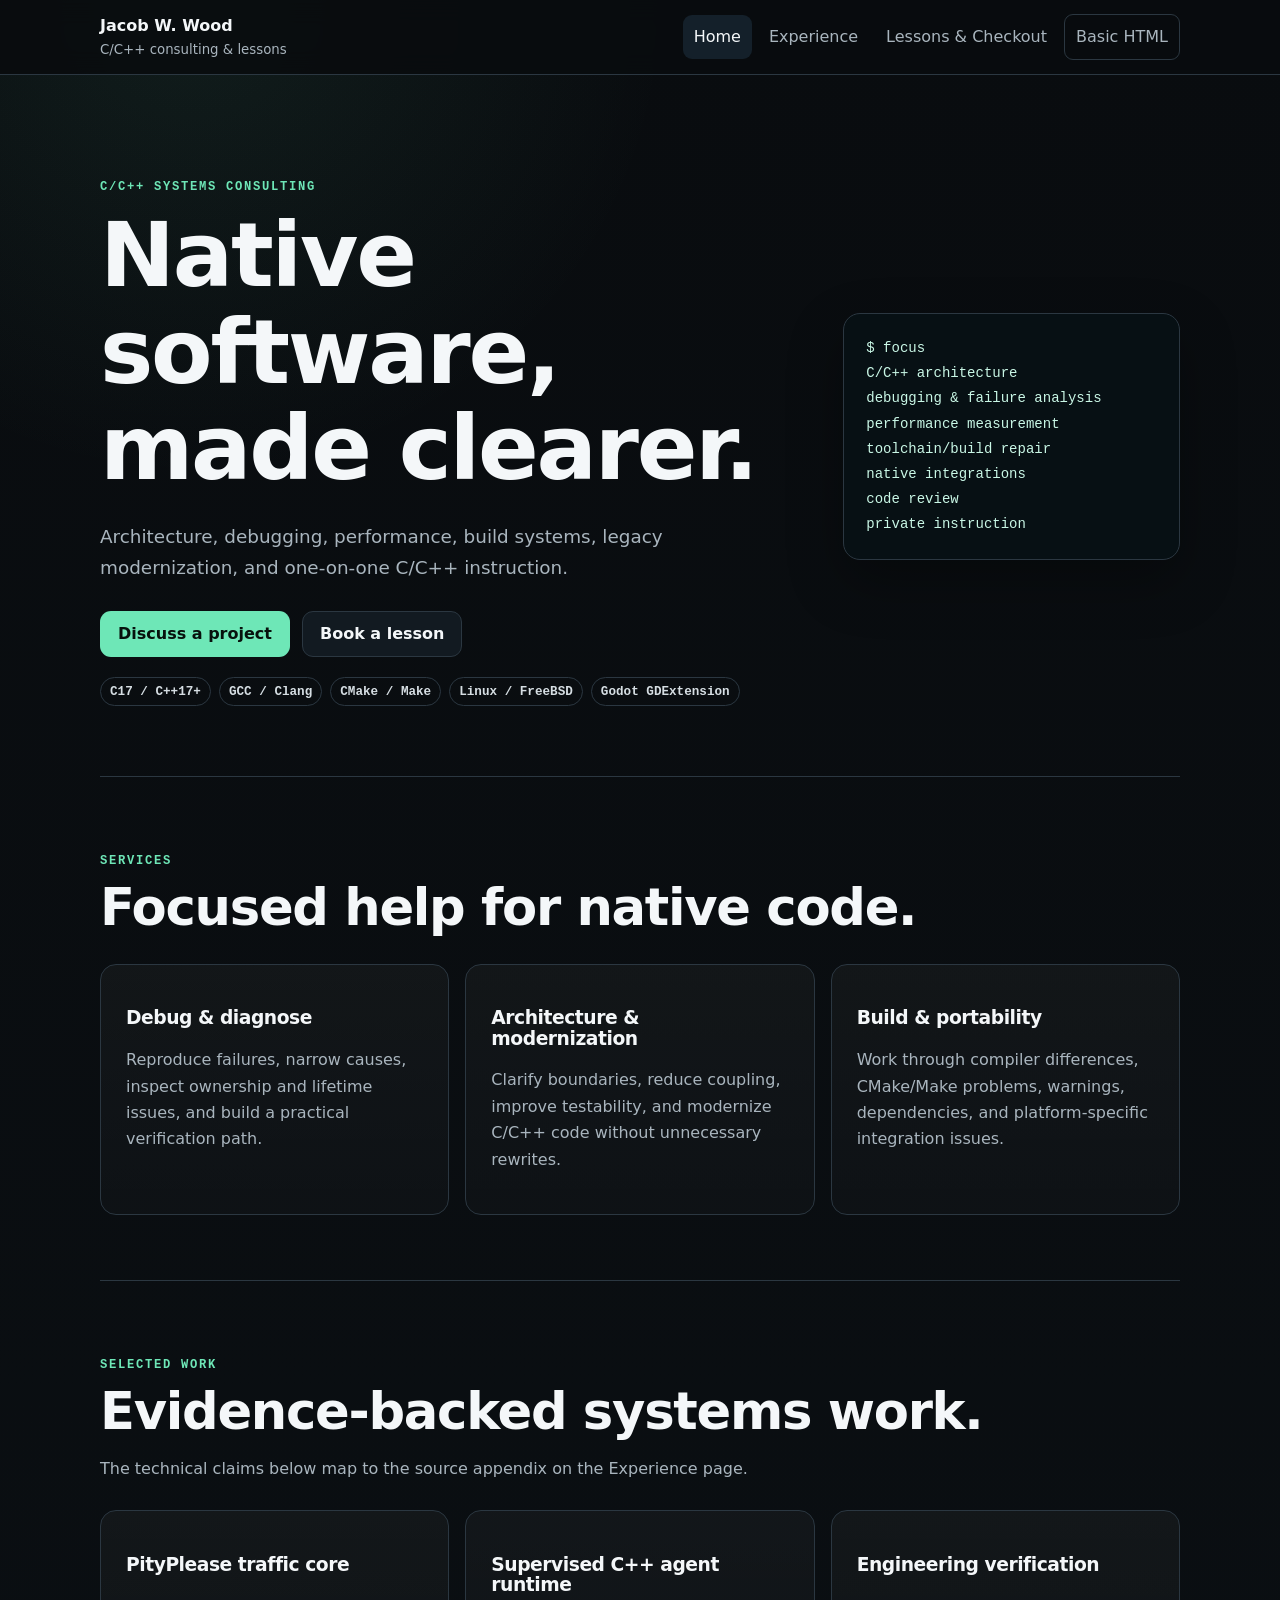
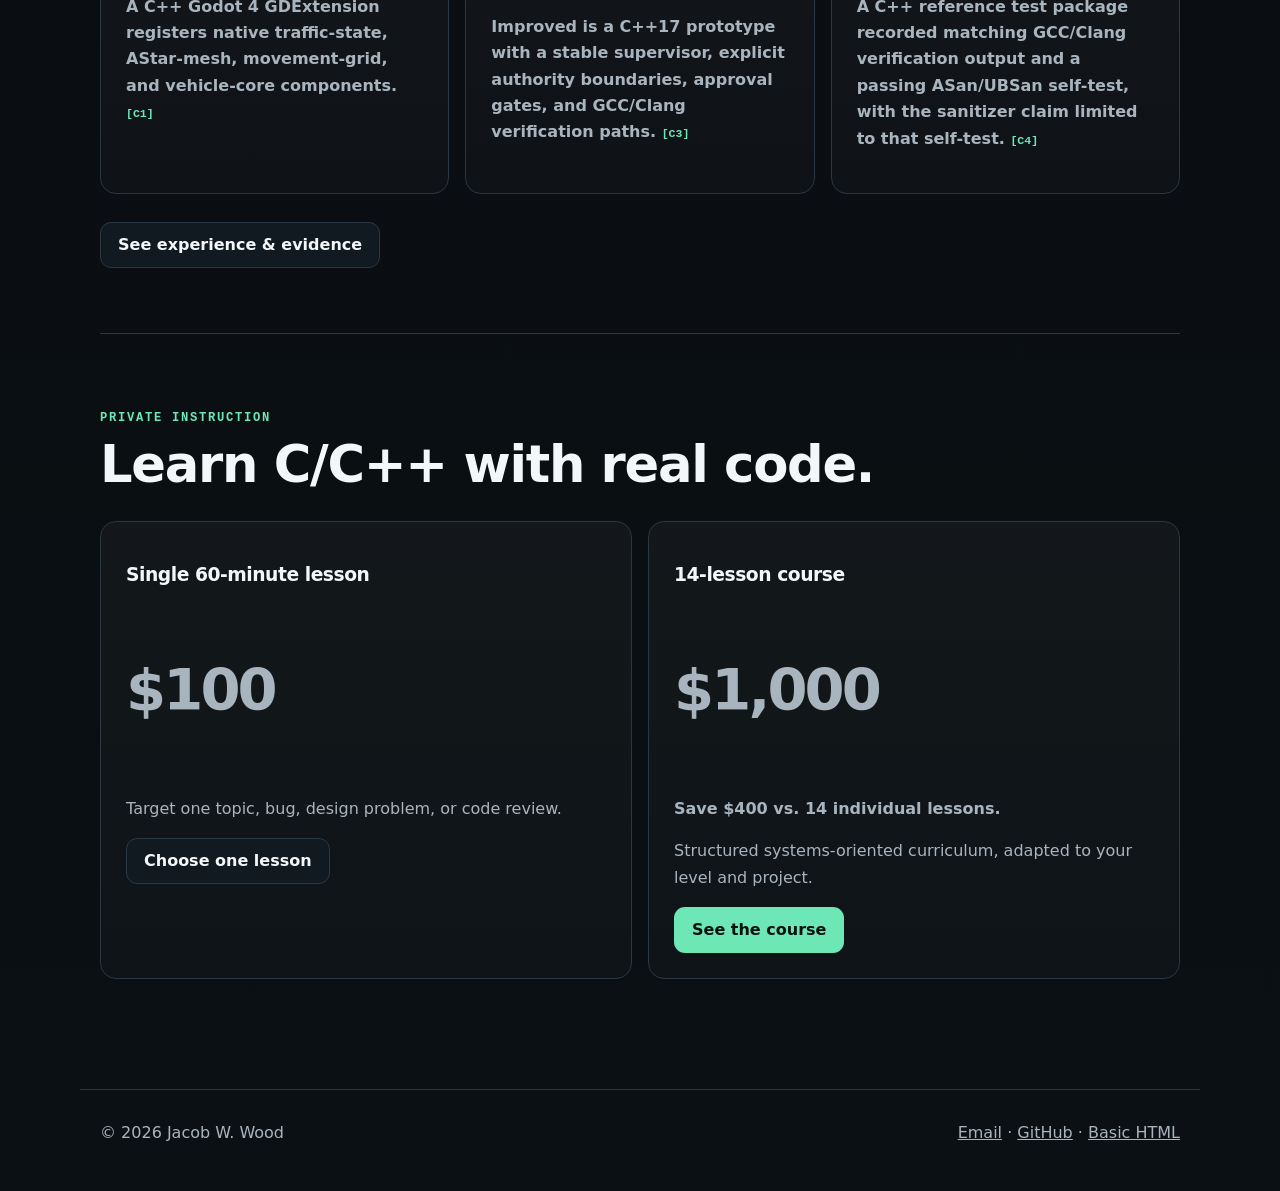
==== index.html @ fbf31185 "Publish consulting site: add home page" ====
<!doctype html>
<html lang="en">
<head>
<meta charset="utf-8">
<meta name="viewport" content="width=device-width,initial-scale=1">
<meta name="description" content="Jacob W. Wood provides C/C++ systems consulting and private instruction focused on debugging, architecture, performance, native integrations, and build tooling.">
<meta name="author" content="Jacob W. Wood">
<meta name="theme-color" content="#090c0f">
<title>Jacob W. Wood | C/C++ Systems Consulting</title>
<link rel="icon" href="favicon.svg" type="image/svg+xml">
<link rel="manifest" href="site.webmanifest">
<link rel="stylesheet" href="styles.css">
<meta property="og:type" content="website">
<meta property="og:title" content="Jacob W. Wood | C/C++ Systems Consulting">
<meta property="og:description" content="C/C++ systems consulting, debugging, architecture, performance, and private instruction.">
<meta name="twitter:card" content="summary">
<script defer src="app.js"></script>
</head>
<body>
<a class="skip" href="#main">Skip to content</a>
<header><div class="bar">
<a class="brand" href="index.html">Jacob W. Wood<small>C/C++ consulting &amp; lessons</small></a>
<nav class="nav" aria-label="Primary">
<a aria-current="page" href="index.html">Home</a>
<a href="experience.html">Experience</a>
<a href="checkout.html">Lessons &amp; Checkout</a>
<a class="basic" data-view-switch href="basic/index.html">Basic HTML</a>
</nav>
</div></header>
<main id="main">
<section class="hero">
<div>
<p class="eyebrow">C/C++ systems consulting</p>
<h1>Native software, made clearer.</h1>
<p class="lede">Architecture, debugging, performance, build systems, legacy modernization, and one-on-one C/C++ instruction.</p>
<div class="actions">
<a class="btn primary" href="mailto:Jacob.w.wood.cs@gmail.com?subject=C%2FC%2B%2B%20consulting%20inquiry">Discuss a project</a>
<a class="btn" href="checkout.html">Book a lesson</a>
</div>
<div class="tags"><span>C17 / C++17+</span><span>GCC / Clang</span><span>CMake / Make</span><span>Linux / FreeBSD</span><span>Godot GDExtension</span></div>
</div>
<div class="term">$ focus
C/C++ architecture
debugging &amp; failure analysis
performance measurement
toolchain/build repair
native integrations
code review
private instruction</div>
</section>

<section class="section">
<p class="eyebrow">Services</p>
<h2>Focused help for native code.</h2>
<div class="grid">
<article class="card"><h3>Debug &amp; diagnose</h3><p>Reproduce failures, narrow causes, inspect ownership and lifetime issues, and build a practical verification path.</p></article>
<article class="card"><h3>Architecture &amp; modernization</h3><p>Clarify boundaries, reduce coupling, improve testability, and modernize C/C++ code without unnecessary rewrites.</p></article>
<article class="card"><h3>Build &amp; portability</h3><p>Work through compiler differences, CMake/Make problems, warnings, dependencies, and platform-specific integration issues.</p></article>
</div>
</section>

<section class="section">
<p class="eyebrow">Selected work</p>
<h2>Evidence-backed systems work.</h2>
<p class="intro">The technical claims below map to the source appendix on the Experience page.</p>
<div class="grid">
<article class="card"><h3>PityPlease traffic core</h3><p class="claim">A C++ Godot 4 GDExtension registers native traffic-state, AStar-mesh, movement-grid, and vehicle-core components. <a class="claim-ref" href="experience.html#c1">[C1]</a></p></article>
<article class="card"><h3>Supervised C++ agent runtime</h3><p class="claim">Improved is a C++17 prototype with a stable supervisor, explicit authority boundaries, approval gates, and GCC/Clang verification paths. <a class="claim-ref" href="experience.html#c3">[C3]</a></p></article>
<article class="card"><h3>Engineering verification</h3><p class="claim">A C++ reference test package recorded matching GCC/Clang verification output and a passing ASan/UBSan self-test, with the sanitizer claim limited to that self-test. <a class="claim-ref" href="experience.html#c4">[C4]</a></p></article>
</div>
<div class="actions"><a class="btn" href="experience.html">See experience &amp; evidence</a></div>
</section>

<section class="section">
<p class="eyebrow">Private instruction</p>
<h2>Learn C/C++ with real code.</h2>
<div class="grid two">
<article class="card"><h3>Single 60-minute lesson</h3><p class="price">$100</p><p>Target one topic, bug, design problem, or code review.</p><a class="btn" href="checkout.html?product=single">Choose one lesson</a></article>
<article class="card"><h3>14-lesson course</h3><p class="price">$1,000</p><p class="save">Save $400 vs. 14 individual lessons.</p><p>Structured systems-oriented curriculum, adapted to your level and project.</p><a class="btn primary" href="checkout.html?product=course">See the course</a></article>
</div>
</section>
</main>
<footer>
<span>© <span data-year>2026</span> Jacob W. Wood</span>
<span><a href="mailto:Jacob.w.wood.cs@gmail.com">Email</a> · <a rel="me" href="https://github.com/tsrnc2">GitHub</a> · <a href="basic/index.html" data-view-switch>Basic HTML</a></span>
</footer>
</body>
</html>
---- styles.css ----
:root{--bg:#090c0f;--panel:#111820;--line:#2b3741;--text:#f4f7f9;--muted:#a9b5be;--green:#6ee7b7;--blue:#93c5fd;--max:1120px}
*{box-sizing:border-box}html{scroll-behavior:smooth}body{margin:0;background:radial-gradient(circle at 15% 0,rgba(110,231,183,.08),transparent 30rem),linear-gradient(#090c0f,#0b1014);color:var(--text);font:16px/1.65 system-ui,-apple-system,"Segoe UI",sans-serif}a{color:inherit}a:focus-visible,button:focus-visible,input:focus-visible{outline:3px solid var(--blue);outline-offset:4px}.skip{position:absolute;left:-9999px}.skip:focus{left:16px;top:16px;background:var(--green);color:#07110d;padding:10px 14px;z-index:99}
header{position:sticky;top:0;z-index:10;background:rgba(9,12,15,.92);backdrop-filter:blur(12px);border-bottom:1px solid var(--line)}.bar{max-width:var(--max);margin:auto;padding:13px 20px;display:flex;align-items:center;justify-content:space-between;gap:18px}.brand{text-decoration:none;font-weight:800}.brand small{display:block;color:var(--muted);font-weight:500}.nav{display:flex;align-items:center;gap:6px;flex-wrap:wrap}.nav a{padding:9px 11px;text-decoration:none;color:var(--muted);border-radius:9px}.nav a:hover,.nav a[aria-current=page]{color:var(--text);background:#14202a}.basic{border:1px solid var(--line)!important}
main{max-width:var(--max);margin:auto;padding:0 20px}.hero{padding:92px 0 70px;display:grid;grid-template-columns:1.35fr .65fr;gap:44px;align-items:center}.eyebrow{color:var(--green);text-transform:uppercase;letter-spacing:.14em;font:800 .76rem ui-monospace,monospace}h1,h2,h3{line-height:1.08;letter-spacing:-.025em}h1{font-size:clamp(3rem,7vw,5.8rem);margin:.15em 0 .28em}h2{font-size:clamp(2rem,4vw,3.3rem);margin:.2em 0}.lede{font-size:1.15rem;color:var(--muted);max-width:760px}.actions{display:flex;gap:12px;flex-wrap:wrap;margin-top:28px}.btn{display:inline-flex;align-items:center;justify-content:center;min-height:46px;padding:0 17px;border-radius:11px;border:1px solid var(--line);text-decoration:none;font-weight:800;background:#121a21}.btn.primary{background:var(--green);color:#07110d;border-color:transparent}
.term{background:#071014;border:1px solid var(--line);border-radius:17px;padding:22px;box-shadow:0 22px 55px rgba(0,0,0,.3);font:14px/1.8 ui-monospace,monospace;color:#c9f7e6;white-space:pre-wrap}.section{padding:65px 0;border-top:1px solid var(--line)}.intro{color:var(--muted);max-width:780px}.grid{display:grid;grid-template-columns:repeat(3,1fr);gap:16px;margin-top:28px}.grid.two{grid-template-columns:repeat(2,1fr)}.card{background:linear-gradient(180deg,rgba(255,255,255,.035),rgba(255,255,255,.015));border:1px solid var(--line);border-radius:16px;padding:25px}.card p,.muted{color:var(--muted)}.tags{display:flex;flex-wrap:wrap;gap:8px;margin-top:20px}.tags span{border:1px solid var(--line);border-radius:999px;padding:6px 9px;color:#d6dee3;font:700 .79rem ui-monospace,monospace}
.claim{font-weight:750}.claim-ref{color:var(--green);font:800 .72em ui-monospace,monospace;text-decoration:none}.evidence{display:grid;gap:12px;margin-top:26px}.evidence article{border:1px solid var(--line);border-radius:14px;padding:20px;scroll-margin-top:100px}.evidence article:target{border-color:var(--green);background:rgba(110,231,183,.05)}code{overflow-wrap:anywhere;color:#dce8ee}
.prices{display:grid;grid-template-columns:repeat(2,1fr);gap:18px;margin-top:30px}.price{font-size:3.6rem;font-weight:900;letter-spacing:-.05em}.price-card{display:flex;flex-direction:column}.price-card ul{padding-left:20px;flex:1}.save{color:var(--green);font-weight:800}.checkout{display:grid;grid-template-columns:1fr 1fr;gap:18px}.plan{display:flex;gap:10px;border:1px solid var(--line);padding:13px;border-radius:10px;margin:9px 0}.status{padding:13px;border:1px solid var(--line);border-radius:10px;color:var(--muted)}button.btn{font:inherit;cursor:pointer;width:100%;margin-top:12px}button[hidden]{display:none}.curriculum{columns:2;column-gap:36px}.curriculum li{break-inside:avoid;margin:0 0 12px}.faq details{border-bottom:1px solid var(--line);padding:15px 0}.faq summary{font-weight:800;cursor:pointer}
footer{max-width:var(--max);margin:45px auto 0;padding:30px 20px 45px;border-top:1px solid var(--line);color:var(--muted);display:flex;justify-content:space-between;gap:20px;flex-wrap:wrap}
@media(max-width:800px){.hero,.checkout{grid-template-columns:1fr}.grid,.grid.two,.prices{grid-template-columns:1fr}.term{max-width:620px}.bar{align-items:flex-start;flex-direction:column}.curriculum{columns:1}.hero{padding-top:55px}h1{font-size:clamp(2.6rem,12vw,4.3rem)}}
@media(prefers-reduced-motion:reduce){html{scroll-behavior:auto}}
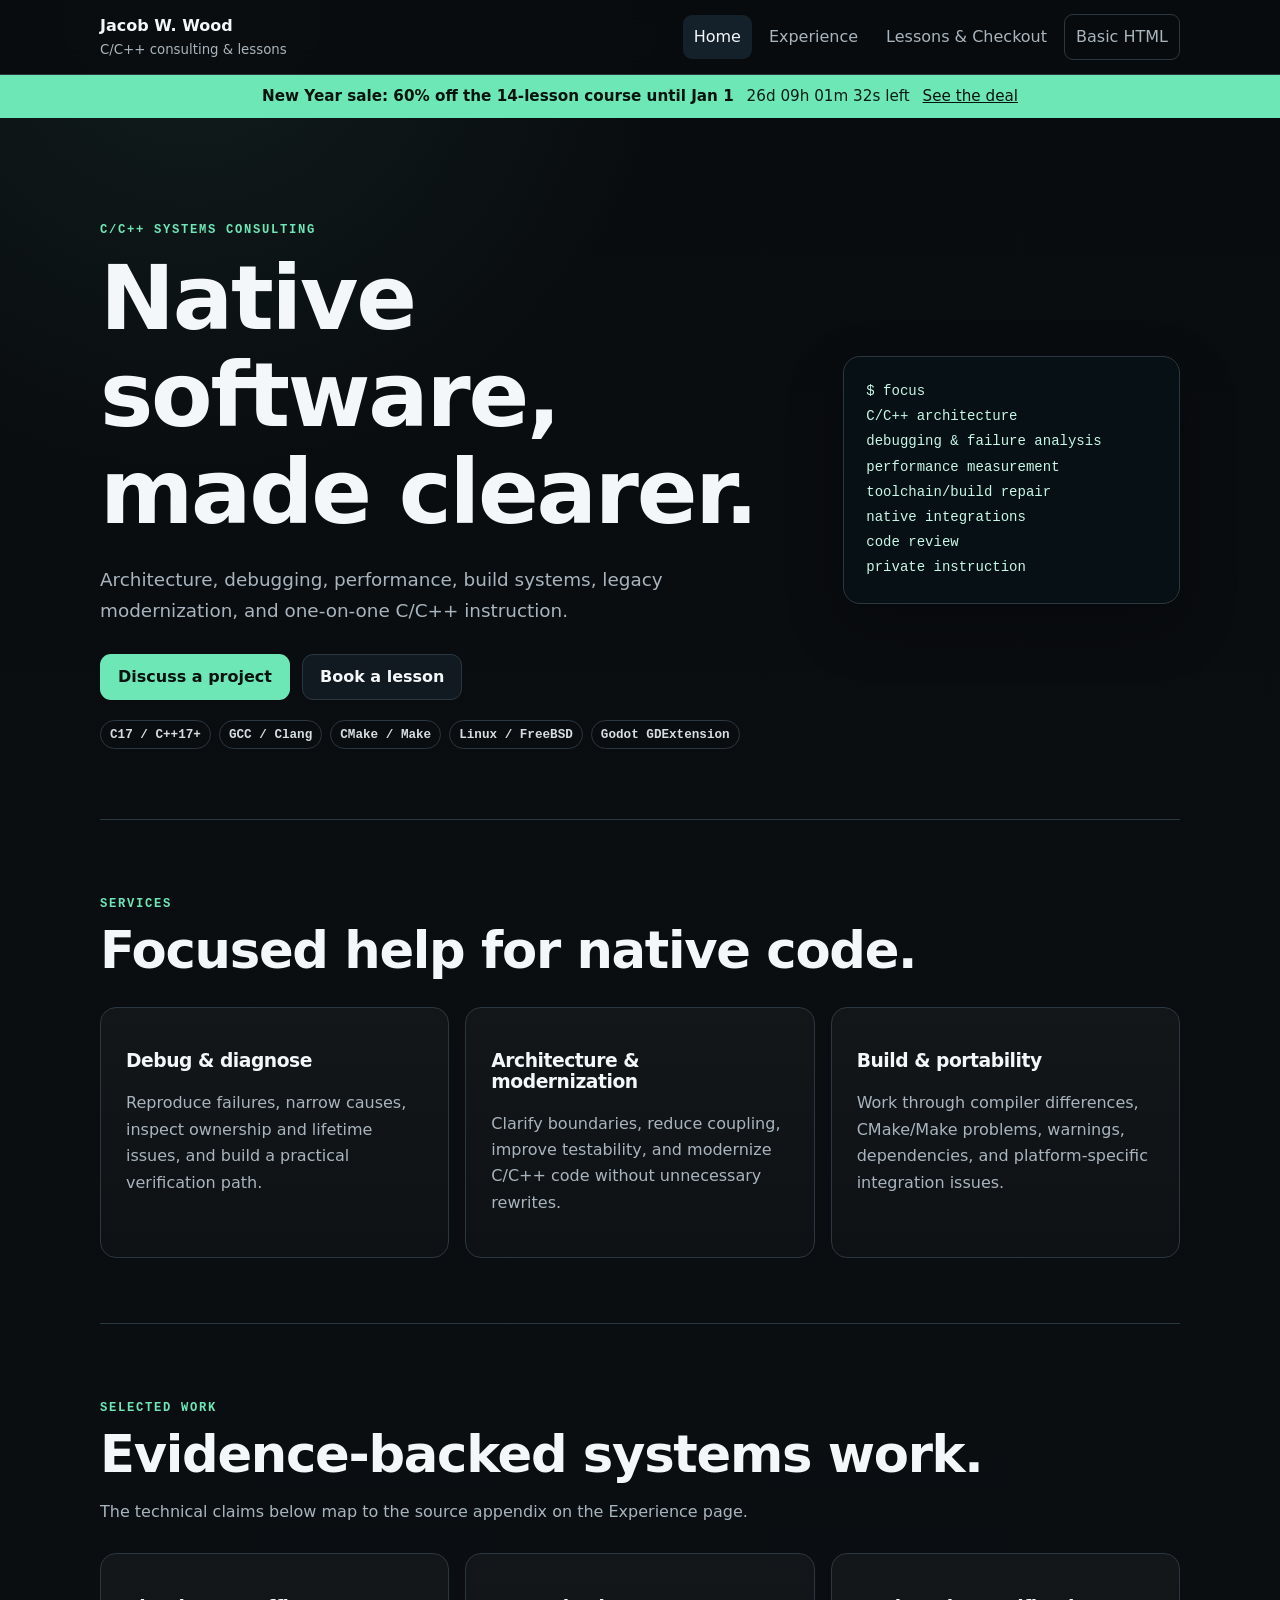
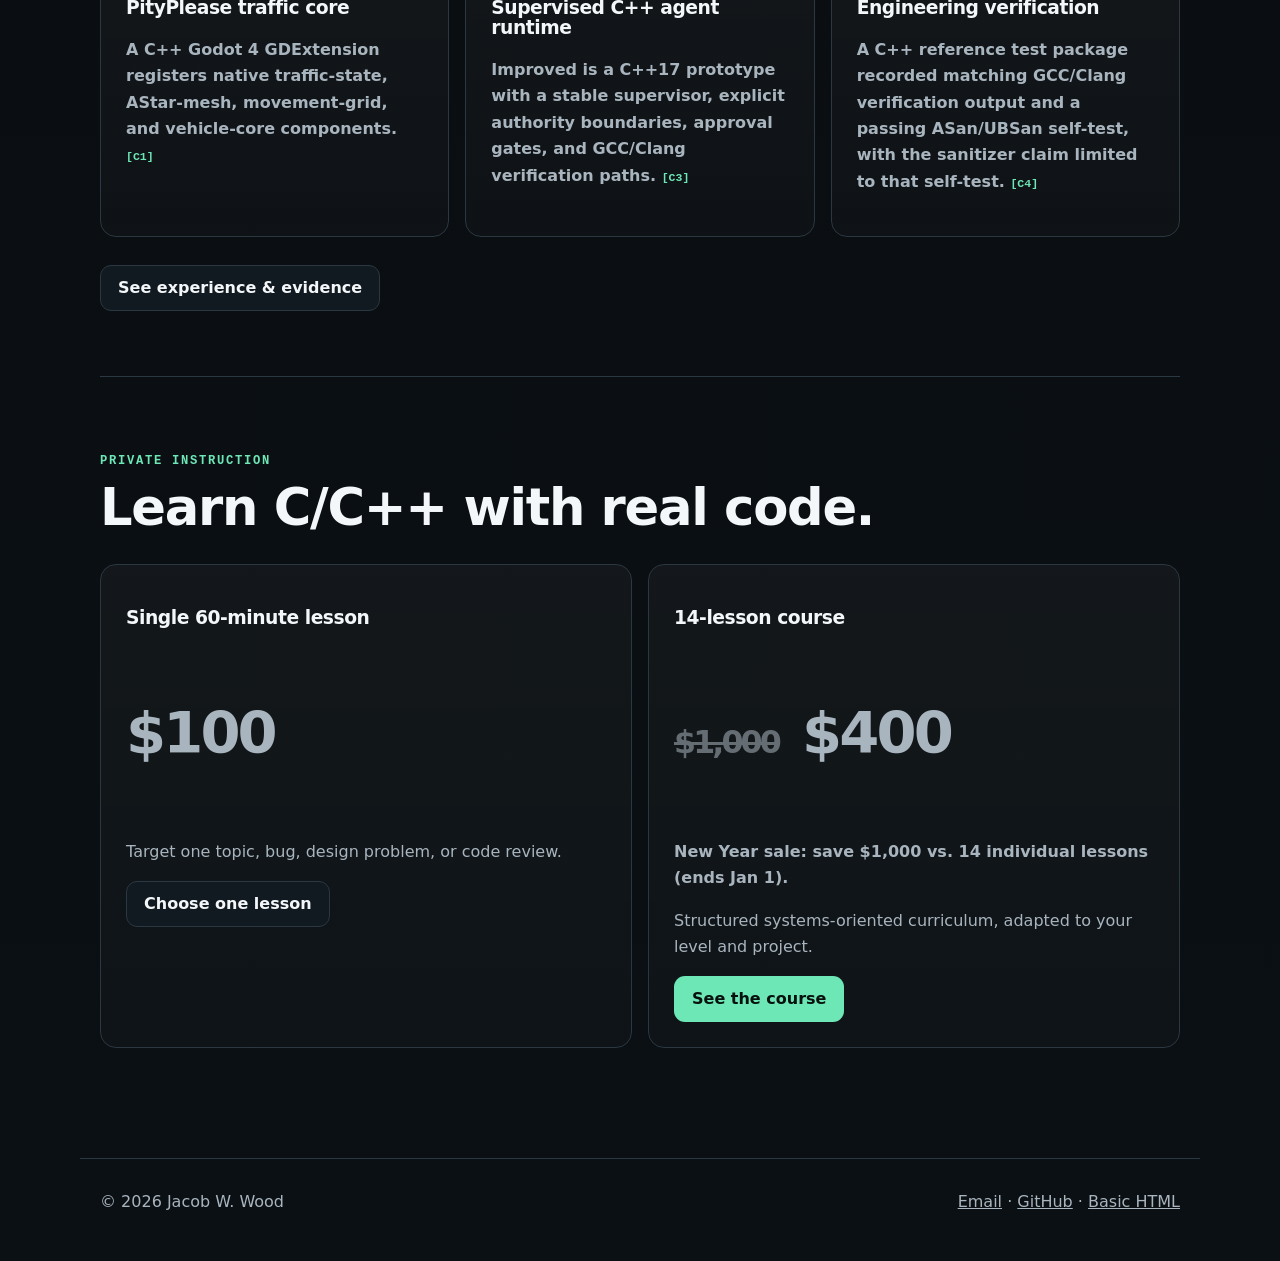
==== commit 67dc4bde: "New Year sale: 60% off 14-lesson course ($400) until Jan 1, 2027 PT with countdown and auto-revert" ====
--- a/index.html
+++ b/index.html
@@ -7,14 +7,17 @@
 <meta name="author" content="Jacob W. Wood">
 <meta name="theme-color" content="#090c0f">
 <title>Jacob W. Wood | C/C++ Systems Consulting</title>
+<link rel="canonical" href="https://jacob-wood-cpp-consulting.onrender.com/">
 <link rel="icon" href="favicon.svg" type="image/svg+xml">
 <link rel="manifest" href="site.webmanifest">
 <link rel="stylesheet" href="styles.css">
 <meta property="og:type" content="website">
+<meta property="og:url" content="https://jacob-wood-cpp-consulting.onrender.com/">
 <meta property="og:title" content="Jacob W. Wood | C/C++ Systems Consulting">
 <meta property="og:description" content="C/C++ systems consulting, debugging, architecture, performance, and private instruction.">
 <meta name="twitter:card" content="summary">
 <script defer src="app.js"></script>
+<script defer src="sale.js"></script>
 </head>
 <body>
 <a class="skip" href="#main">Skip to content</a>
@@ -27,6 +30,7 @@
 <a class="basic" data-view-switch href="basic/index.html">Basic HTML</a>
 </nav>
 </div></header>
+<div class="sale-banner" data-sale-on role="note"><strong>New Year sale: 60% off the 14-lesson course until Jan 1</strong> <span class="sale-countdown" data-sale-countdown></span> <a href="checkout.html?product=course">See the deal</a></div>
 <main id="main">
 <section class="hero">
 <div>
@@ -76,7 +80,7 @@
 <h2>Learn C/C++ with real code.</h2>
 <div class="grid two">
 <article class="card"><h3>Single 60-minute lesson</h3><p class="price">$100</p><p>Target one topic, bug, design problem, or code review.</p><a class="btn" href="checkout.html?product=single">Choose one lesson</a></article>
-<article class="card"><h3>14-lesson course</h3><p class="price">$1,000</p><p class="save">Save $400 vs. 14 individual lessons.</p><p>Structured systems-oriented curriculum, adapted to your level and project.</p><a class="btn primary" href="checkout.html?product=course">See the course</a></article>
+<article class="card"><h3>14-lesson course</h3><p class="price"><span data-sale-on><s class="was">$1,000</s> $400</span><span data-sale-off hidden>$1,000</span></p><p class="save" data-sale-on>New Year sale: save $1,000 vs. 14 individual lessons (ends Jan 1).</p><p class="save" data-sale-off hidden>Save $400 vs. 14 individual lessons.</p><p>Structured systems-oriented curriculum, adapted to your level and project.</p><a class="btn primary" href="checkout.html?product=course">See the course</a></article>
 </div>
 </section>
 </main>
--- a/styles.css
+++ b/styles.css
@@ -8,3 +8,5 @@
 footer{max-width:var(--max);margin:45px auto 0;padding:30px 20px 45px;border-top:1px solid var(--line);color:var(--muted);display:flex;justify-content:space-between;gap:20px;flex-wrap:wrap}
 @media(max-width:800px){.hero,.checkout{grid-template-columns:1fr}.grid,.grid.two,.prices{grid-template-columns:1fr}.term{max-width:620px}.bar{align-items:flex-start;flex-direction:column}.curriculum{columns:1}.hero{padding-top:55px}h1{font-size:clamp(2.6rem,12vw,4.3rem)}}
 @media(prefers-reduced-motion:reduce){html{scroll-behavior:auto}}
+
+.sale-banner{background:var(--green);color:#06140d;text-align:center;padding:9px 16px;font-size:.95rem}.sale-banner a{color:#06140d;text-decoration:underline;margin-left:8px}.sale-countdown{font-variant-numeric:tabular-nums;margin-left:8px;opacity:.95}.was{opacity:.55;font-size:.55em;font-weight:700;margin-right:6px}[hidden]{display:none!important}
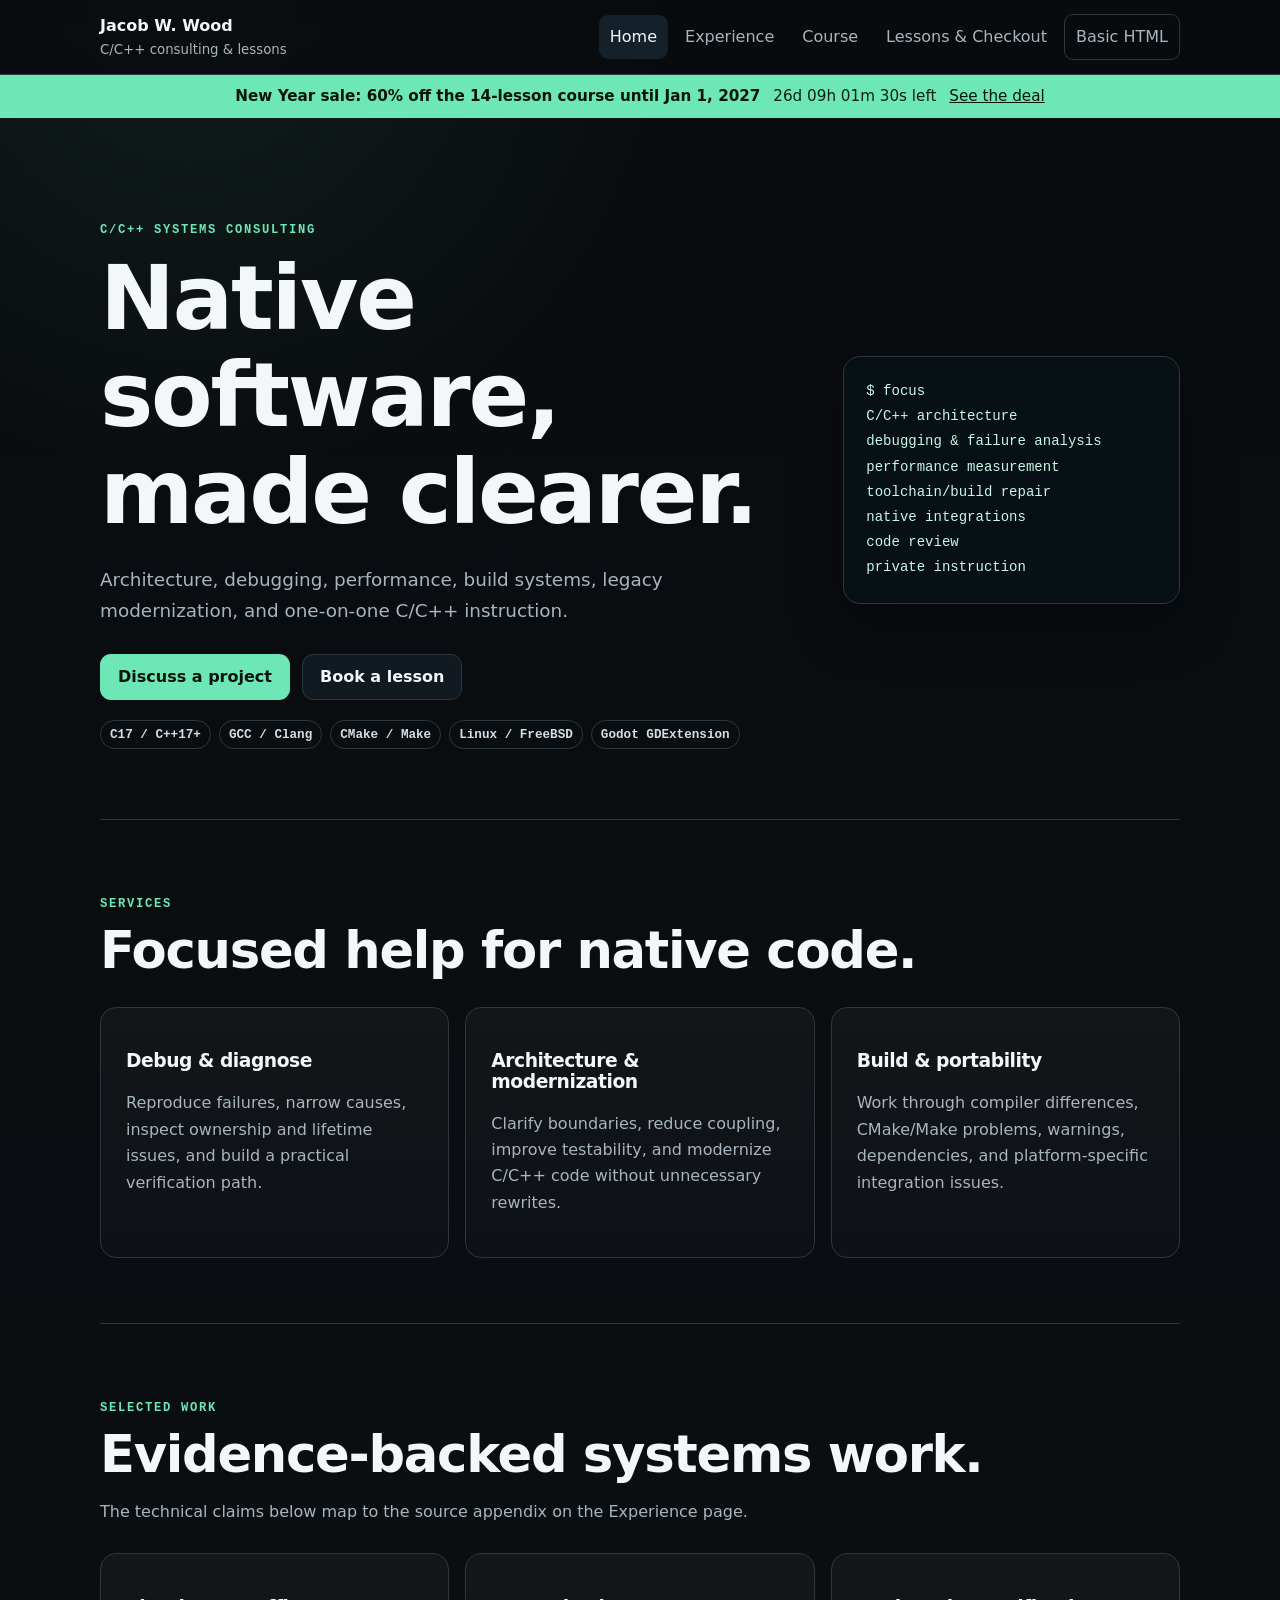
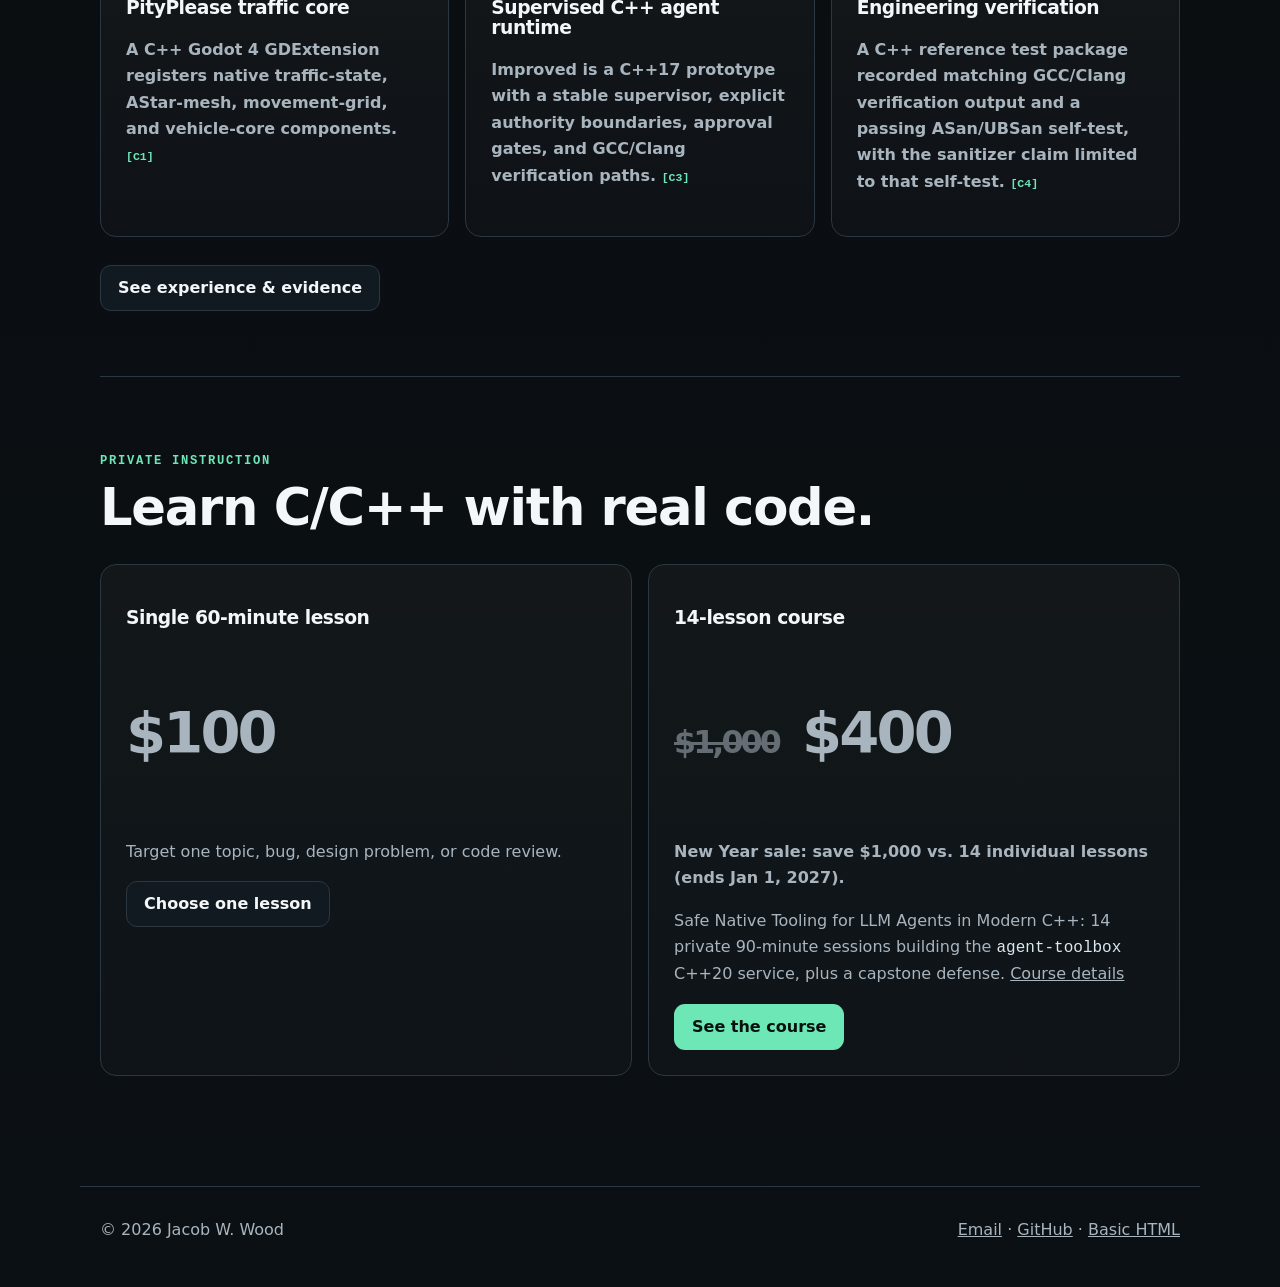
==== commit cb7e570b: "Add course page for Safe Native Tooling for LLM Agents in Modern C++ v2.0.0; 90-minute course sessio" ====
--- a/index.html
+++ b/index.html
@@ -26,11 +26,12 @@
 <nav class="nav" aria-label="Primary">
 <a aria-current="page" href="index.html">Home</a>
 <a href="experience.html">Experience</a>
+<a href="course.html">Course</a>
 <a href="checkout.html">Lessons &amp; Checkout</a>
 <a class="basic" data-view-switch href="basic/index.html">Basic HTML</a>
 </nav>
 </div></header>
-<div class="sale-banner" data-sale-on role="note"><strong>New Year sale: 60% off the 14-lesson course until Jan 1</strong> <span class="sale-countdown" data-sale-countdown></span> <a href="checkout.html?product=course">See the deal</a></div>
+<div class="sale-banner" data-sale-on role="note"><strong>New Year sale: 60% off the 14-lesson course until Jan 1, 2027</strong> <span class="sale-countdown" data-sale-countdown></span> <a href="checkout.html?product=course">See the deal</a></div>
 <main id="main">
 <section class="hero">
 <div>
@@ -80,7 +81,7 @@
 <h2>Learn C/C++ with real code.</h2>
 <div class="grid two">
 <article class="card"><h3>Single 60-minute lesson</h3><p class="price">$100</p><p>Target one topic, bug, design problem, or code review.</p><a class="btn" href="checkout.html?product=single">Choose one lesson</a></article>
-<article class="card"><h3>14-lesson course</h3><p class="price"><span data-sale-on><s class="was">$1,000</s> $400</span><span data-sale-off hidden>$1,000</span></p><p class="save" data-sale-on>New Year sale: save $1,000 vs. 14 individual lessons (ends Jan 1).</p><p class="save" data-sale-off hidden>Save $400 vs. 14 individual lessons.</p><p>Structured systems-oriented curriculum, adapted to your level and project.</p><a class="btn primary" href="checkout.html?product=course">See the course</a></article>
+<article class="card"><h3>14-lesson course</h3><p class="price"><span data-sale-on><s class="was">$1,000</s> $400</span><span data-sale-off hidden>$1,000</span></p><p class="save" data-sale-on>New Year sale: save $1,000 vs. 14 individual lessons (ends Jan 1, 2027).</p><p class="save" data-sale-off hidden>Save $400 vs. 14 individual lessons.</p><p>Safe Native Tooling for LLM Agents in Modern C++: 14 private 90-minute sessions building the <code>agent-toolbox</code> C++20 service, plus a capstone defense. <a href="course.html">Course details</a></p><a class="btn primary" href="checkout.html?product=course">See the course</a></article>
 </div>
 </section>
 </main>
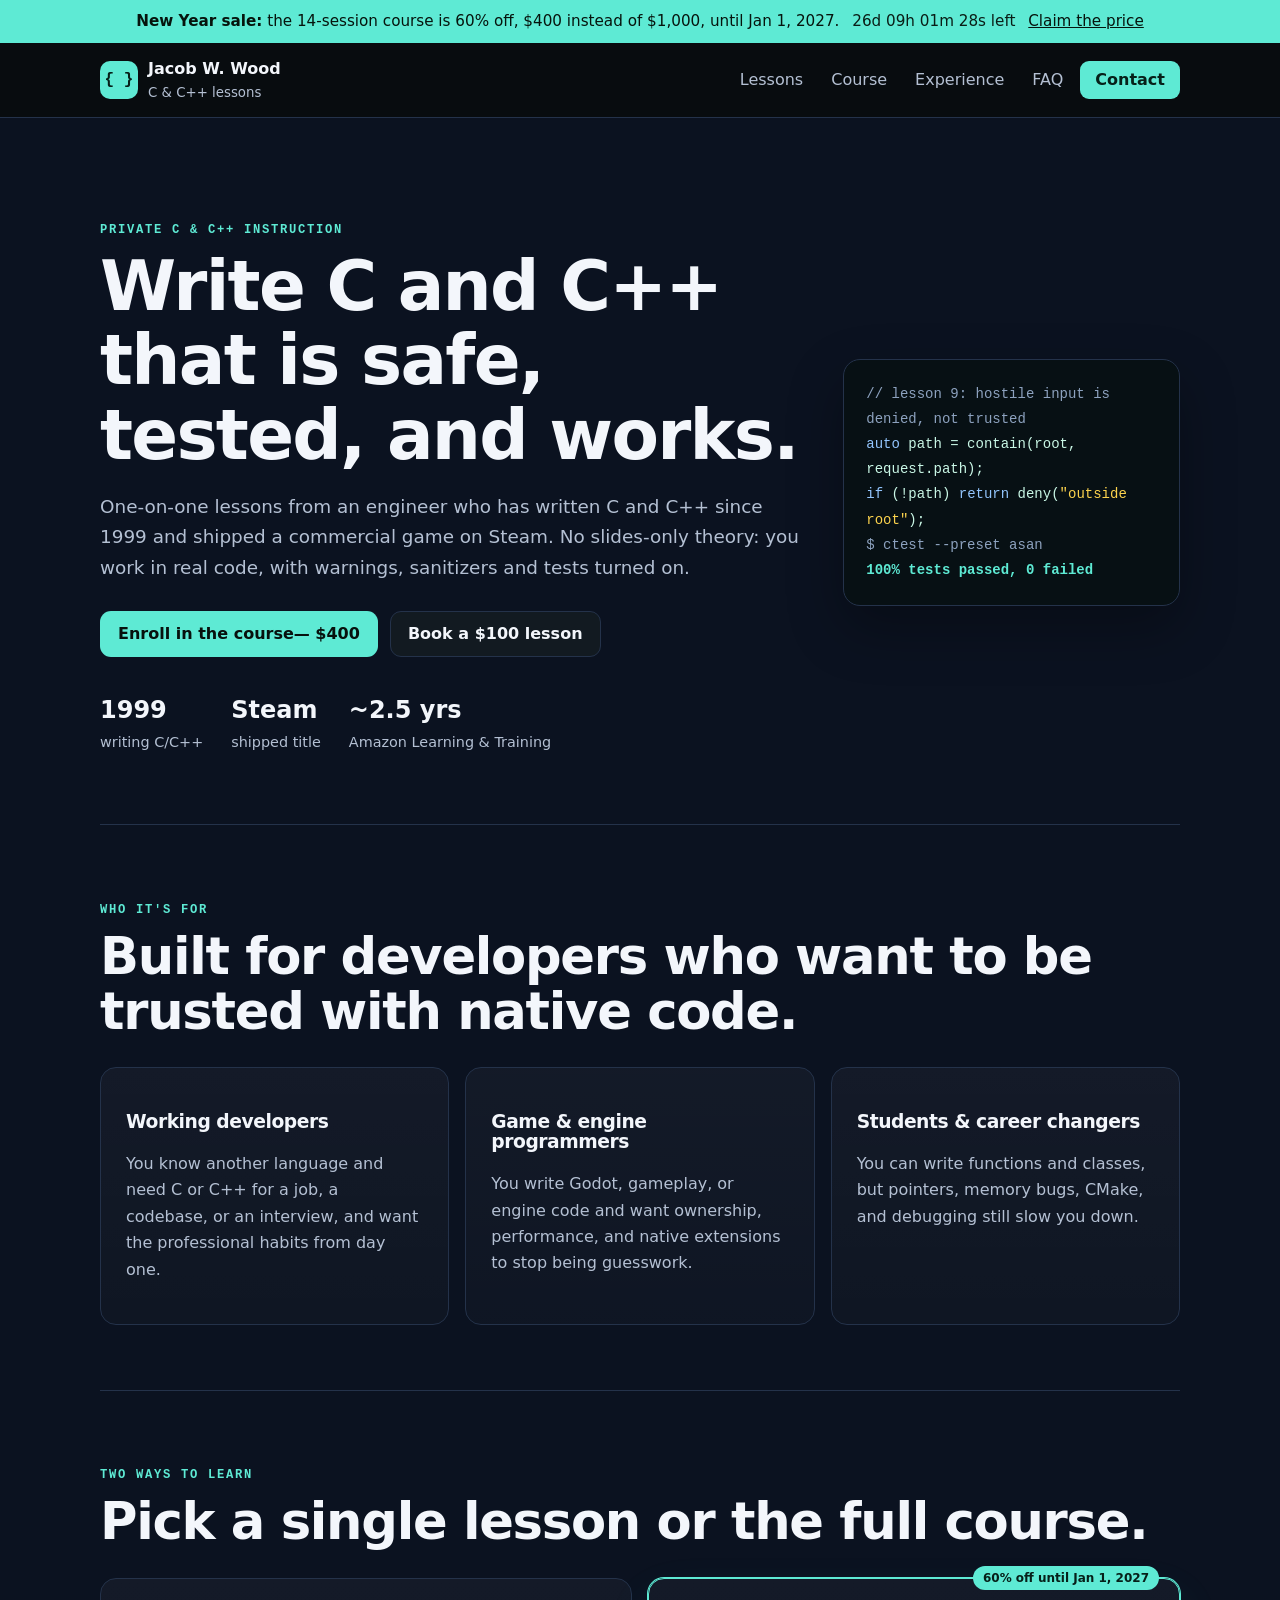
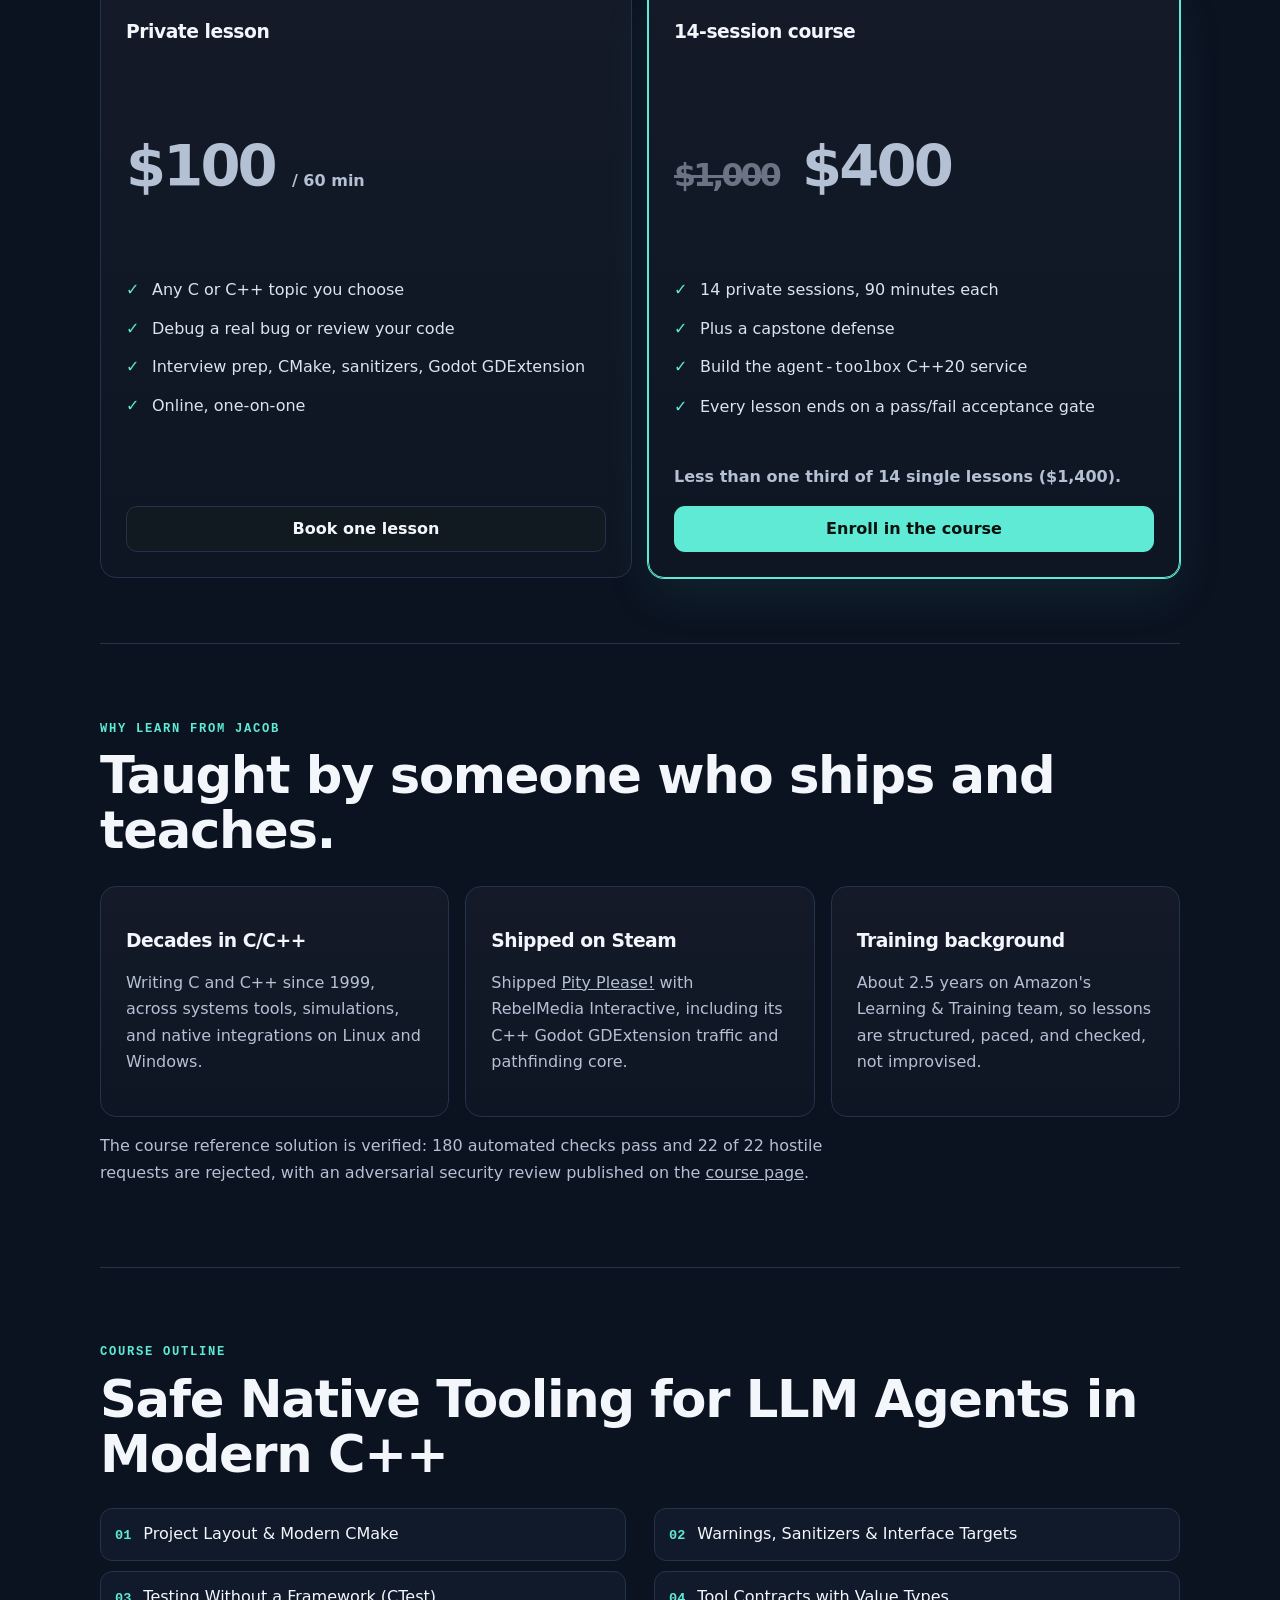
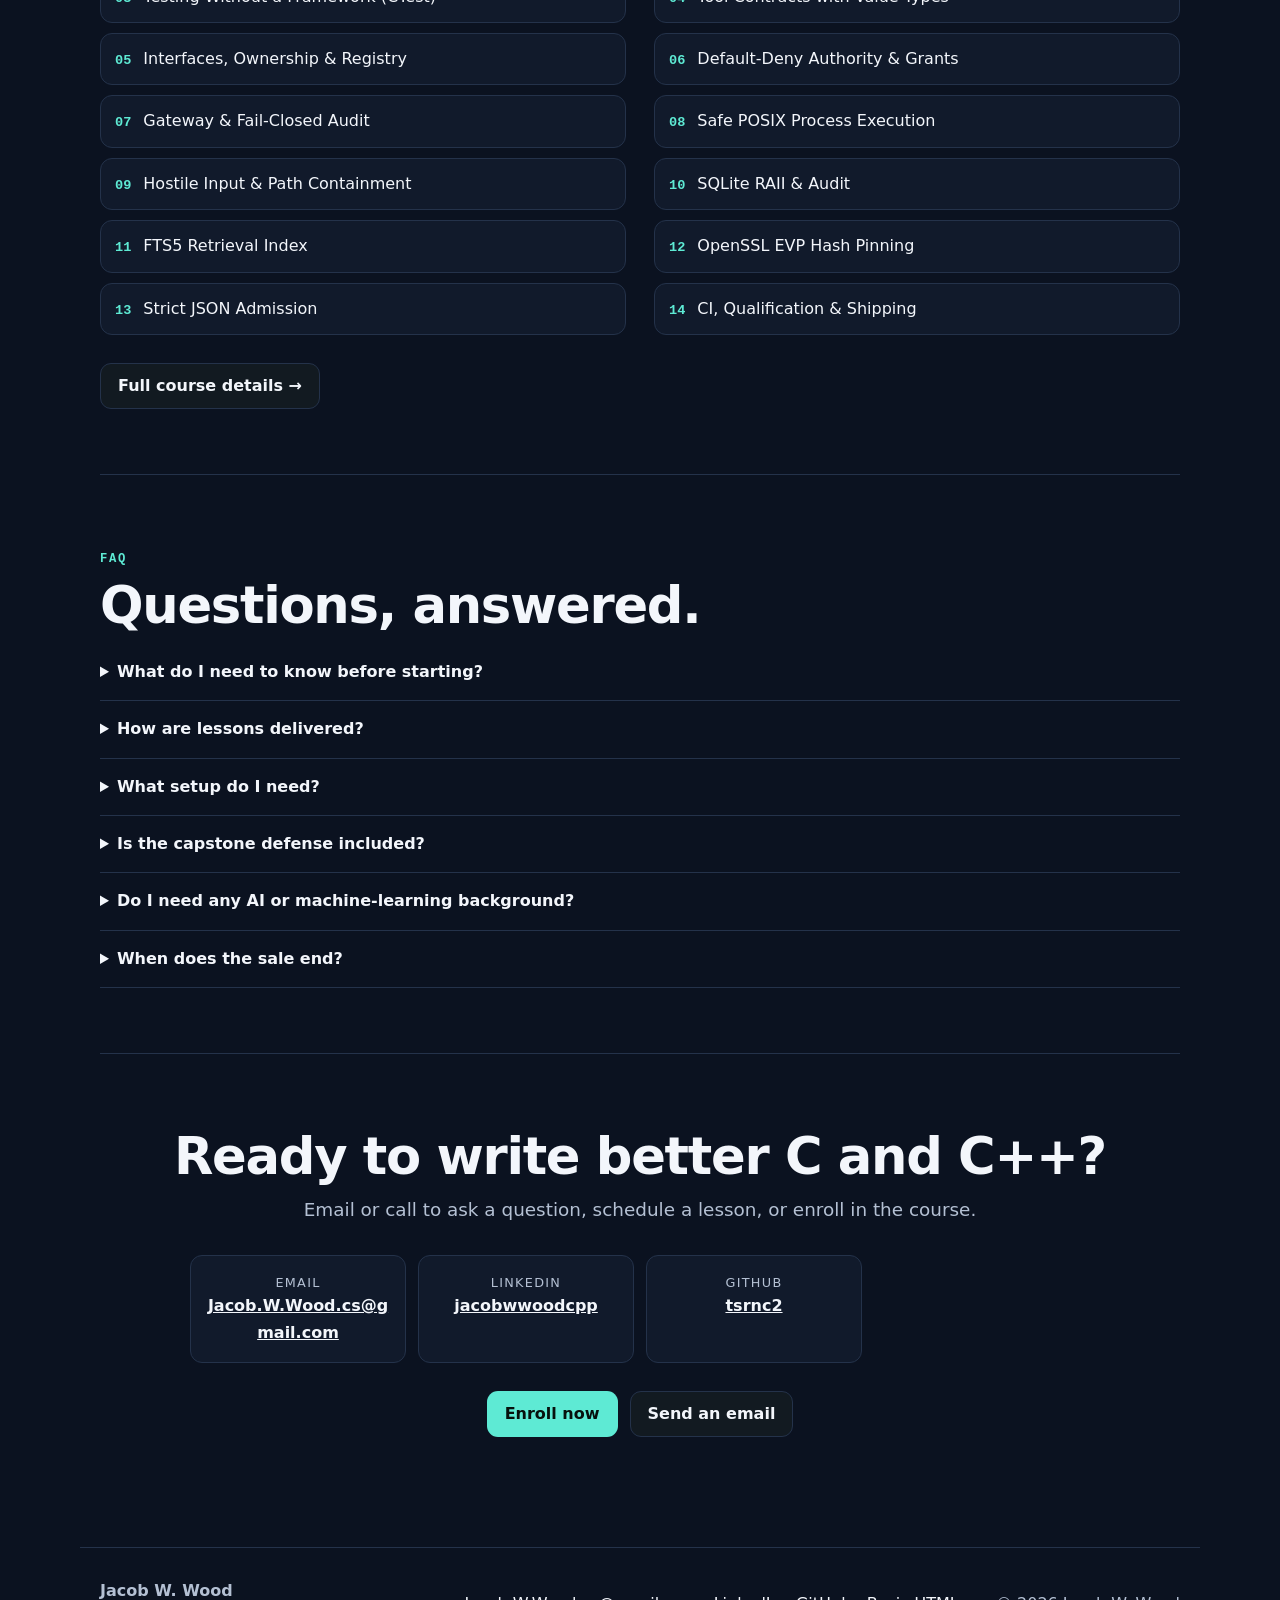
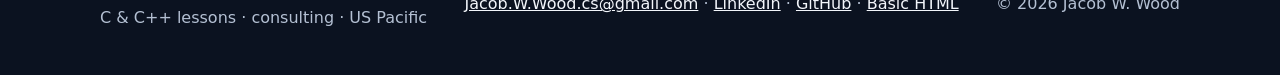
==== commit 26905f25: "Professional C/C++ lessons home page: hero, audience, offers, why Jacob, outline, FAQ, contact; site" ====
--- a/index.html
+++ b/index.html
@@ -3,91 +3,136 @@
 <head>
 <meta charset="utf-8">
 <meta name="viewport" content="width=device-width,initial-scale=1">
-<meta name="description" content="Jacob W. Wood provides C/C++ systems consulting and private instruction focused on debugging, architecture, performance, native integrations, and build tooling.">
+<title>C &amp; C++ Lessons with Jacob W. Wood | Private Lessons &amp; 14-Session Course</title>
+<meta name="description" content="Private C and C++ lessons from Jacob W. Wood, writing C/C++ since 1999 and shipping on Steam. $100 one-hour lessons, or the 14-session Modern C++ course (New Year sale $400).">
 <meta name="author" content="Jacob W. Wood">
-<meta name="theme-color" content="#090c0f">
-<title>Jacob W. Wood | C/C++ Systems Consulting</title>
+<meta name="theme-color" content="#0b1220">
 <link rel="canonical" href="https://jacob-wood-cpp-consulting.onrender.com/">
 <link rel="icon" href="favicon.svg" type="image/svg+xml">
 <link rel="manifest" href="site.webmanifest">
 <link rel="stylesheet" href="styles.css">
 <meta property="og:type" content="website">
+<meta property="og:site_name" content="Jacob W. Wood — C &amp; C++ Lessons">
 <meta property="og:url" content="https://jacob-wood-cpp-consulting.onrender.com/">
-<meta property="og:title" content="Jacob W. Wood | C/C++ Systems Consulting">
-<meta property="og:description" content="C/C++ systems consulting, debugging, architecture, performance, and private instruction.">
-<meta name="twitter:card" content="summary">
+<meta property="og:title" content="Learn C &amp; C++ the safe, professional way">
+<meta property="og:description" content="Private one-on-one C and C++ lessons and a 14-session Modern C++ course. New Year sale: $400 (regularly $1,000) until Jan 1, 2027.">
+<meta property="og:image" content="https://jacob-wood-cpp-consulting.onrender.com/og-image.png">
+<meta property="og:image:width" content="1200"><meta property="og:image:height" content="630">
+<meta name="twitter:card" content="summary_large_image">
+<meta name="twitter:image" content="https://jacob-wood-cpp-consulting.onrender.com/og-image.png">
+<script type="application/ld+json">
+{"@context":"https://schema.org","@graph":[
+{"@type":"Person","@id":"https://jacob-wood-cpp-consulting.onrender.com/#jacob","name":"Jacob W. Wood","jobTitle":"C/C++ Engineer and Instructor","email":"mailto:Jacob.W.Wood.cs@gmail.com","url":"https://jacob-wood-cpp-consulting.onrender.com/","sameAs":["https://github.com/tsrnc2","https://www.linkedin.com/in/jacobwwoodcpp/"],"knowsAbout":["C","C++","Godot GDExtension","CMake","AddressSanitizer","POSIX"]},
+{"@type":"Course","name":"Safe Native Tooling for LLM Agents in Modern C++","description":"14 private 90-minute sessions building the agent-toolbox C++20 service, plus a capstone defense.","url":"https://jacob-wood-cpp-consulting.onrender.com/course.html","provider":{"@id":"https://jacob-wood-cpp-consulting.onrender.com/#jacob"},"instructor":{"@id":"https://jacob-wood-cpp-consulting.onrender.com/#jacob"},"hasCourseInstance":{"@type":"CourseInstance","courseMode":"online","courseWorkload":"PT21H"},"offers":{"@type":"Offer","price":"400","priceCurrency":"USD","priceValidUntil":"2026-12-31","category":"Paid"}},
+{"@type":"Service","name":"Private 60-minute C/C++ lesson","provider":{"@id":"https://jacob-wood-cpp-consulting.onrender.com/#jacob"},"offers":{"@type":"Offer","price":"100","priceCurrency":"USD"}}
+]}
+</script>
+<script defer src="site-config.js"></script>
 <script defer src="app.js"></script>
 <script defer src="sale.js"></script>
 </head>
 <body>
 <a class="skip" href="#main">Skip to content</a>
+<div class="sale-banner" data-sale-on role="note"><strong>New Year sale:</strong> the 14-session course is 60% off, $400 instead of $1,000, until Jan 1, 2027. <span class="sale-countdown" data-sale-countdown></span> <a href="checkout.html?product=course">Claim the price</a></div>
 <header><div class="bar">
-<a class="brand" href="index.html">Jacob W. Wood<small>C/C++ consulting &amp; lessons</small></a>
+<a class="brand" href="index.html"><span class="logo" aria-hidden="true">{ }</span><span>Jacob W. Wood<small>C &amp; C++ lessons</small></span></a>
 <nav class="nav" aria-label="Primary">
-<a aria-current="page" href="index.html">Home</a>
+<a href="#offers">Lessons</a>
+<a href="course.html">Course</a>
 <a href="experience.html">Experience</a>
-<a href="course.html">Course</a>
-<a href="checkout.html">Lessons &amp; Checkout</a>
-<a class="basic" data-view-switch href="basic/index.html">Basic HTML</a>
+<a href="#faq">FAQ</a>
+<a class="btn primary small" href="#contact">Contact</a>
 </nav>
 </div></header>
-<div class="sale-banner" data-sale-on role="note"><strong>New Year sale: 60% off the 14-lesson course until Jan 1, 2027</strong> <span class="sale-countdown" data-sale-countdown></span> <a href="checkout.html?product=course">See the deal</a></div>
 <main id="main">
 <section class="hero">
 <div>
-<p class="eyebrow">C/C++ systems consulting</p>
-<h1>Native software, made clearer.</h1>
-<p class="lede">Architecture, debugging, performance, build systems, legacy modernization, and one-on-one C/C++ instruction.</p>
+<p class="eyebrow">Private C &amp; C++ instruction</p>
+<h1>Write C and C++ that is safe, tested, and works.</h1>
+<p class="lede">One-on-one lessons from an engineer who has written C and C++ since 1999 and shipped a commercial game on Steam. No slides-only theory: you work in real code, with warnings, sanitizers and tests turned on.</p>
 <div class="actions">
-<a class="btn primary" href="mailto:Jacob.w.wood.cs@gmail.com?subject=C%2FC%2B%2B%20consulting%20inquiry">Discuss a project</a>
-<a class="btn" href="checkout.html">Book a lesson</a>
+<a class="btn primary" href="checkout.html?product=course">Enroll in the course <span data-sale-on>— $400</span></a>
+<a class="btn" href="checkout.html?product=single">Book a $100 lesson</a>
 </div>
-<div class="tags"><span>C17 / C++17+</span><span>GCC / Clang</span><span>CMake / Make</span><span>Linux / FreeBSD</span><span>Godot GDExtension</span></div>
+<ul class="facts" aria-label="Highlights">
+<li><strong>1999</strong><span>writing C/C++</span></li>
+<li><strong>Steam</strong><span>shipped title</span></li>
+<li><strong>~2.5 yrs</strong><span>Amazon Learning &amp; Training</span></li>
+</ul>
 </div>
-<div class="term">$ focus
-C/C++ architecture
-debugging &amp; failure analysis
-performance measurement
-toolchain/build repair
-native integrations
-code review
-private instruction</div>
+<div class="term" aria-label="Example code"><span class="c">// lesson 9: hostile input is denied, not trusted</span>
+<span class="k">auto</span> path = contain(root, request.path);
+<span class="k">if</span> (!path) <span class="k">return</span> deny(<span class="s">"outside root"</span>);
+<span class="c">$ ctest --preset asan</span>
+<span class="ok">100% tests passed, 0 failed</span></div>
 </section>
 
-<section class="section">
-<p class="eyebrow">Services</p>
-<h2>Focused help for native code.</h2>
+<section class="section" id="who">
+<p class="eyebrow">Who it's for</p>
+<h2>Built for developers who want to be trusted with native code.</h2>
 <div class="grid">
-<article class="card"><h3>Debug &amp; diagnose</h3><p>Reproduce failures, narrow causes, inspect ownership and lifetime issues, and build a practical verification path.</p></article>
-<article class="card"><h3>Architecture &amp; modernization</h3><p>Clarify boundaries, reduce coupling, improve testability, and modernize C/C++ code without unnecessary rewrites.</p></article>
-<article class="card"><h3>Build &amp; portability</h3><p>Work through compiler differences, CMake/Make problems, warnings, dependencies, and platform-specific integration issues.</p></article>
+<article class="card"><h3>Working developers</h3><p>You know another language and need C or C++ for a job, a codebase, or an interview, and want the professional habits from day one.</p></article>
+<article class="card"><h3>Game &amp; engine programmers</h3><p>You write Godot, gameplay, or engine code and want ownership, performance, and native extensions to stop being guesswork.</p></article>
+<article class="card"><h3>Students &amp; career changers</h3><p>You can write functions and classes, but pointers, memory bugs, CMake, and debugging still slow you down.</p></article>
 </div>
 </section>
 
-<section class="section">
-<p class="eyebrow">Selected work</p>
-<h2>Evidence-backed systems work.</h2>
-<p class="intro">The technical claims below map to the source appendix on the Experience page.</p>
-<div class="grid">
-<article class="card"><h3>PityPlease traffic core</h3><p class="claim">A C++ Godot 4 GDExtension registers native traffic-state, AStar-mesh, movement-grid, and vehicle-core components. <a class="claim-ref" href="experience.html#c1">[C1]</a></p></article>
-<article class="card"><h3>Supervised C++ agent runtime</h3><p class="claim">Improved is a C++17 prototype with a stable supervisor, explicit authority boundaries, approval gates, and GCC/Clang verification paths. <a class="claim-ref" href="experience.html#c3">[C3]</a></p></article>
-<article class="card"><h3>Engineering verification</h3><p class="claim">A C++ reference test package recorded matching GCC/Clang verification output and a passing ASan/UBSan self-test, with the sanitizer claim limited to that self-test. <a class="claim-ref" href="experience.html#c4">[C4]</a></p></article>
+<section class="section" id="offers">
+<p class="eyebrow">Two ways to learn</p>
+<h2>Pick a single lesson or the full course.</h2>
+<div class="grid two">
+<article class="card offer"><h3>Private lesson</h3><p class="price">$100 <small>/ 60 min</small></p><ul class="check"><li>Any C or C++ topic you choose</li><li>Debug a real bug or review your code</li><li>Interview prep, CMake, sanitizers, Godot GDExtension</li><li>Online, one-on-one</li></ul><a class="btn" href="checkout.html?product=single">Book one lesson</a></article>
+<article class="card offer featured"><span class="ribbon" data-sale-on>60% off until Jan 1, 2027</span><h3>14-session course</h3><p class="price"><span data-sale-on><s class="was">$1,000</s> $400</span><span data-sale-off hidden>$1,000</span></p><ul class="check"><li>14 private sessions, 90 minutes each</li><li>Plus a capstone defense</li><li>Build the <code>agent-toolbox</code> C++20 service</li><li>Every lesson ends on a pass/fail acceptance gate</li></ul><p class="save" data-sale-on>Less than one third of 14 single lessons ($1,400).</p><a class="btn primary" href="checkout.html?product=course">Enroll in the course</a></article>
 </div>
-<div class="actions"><a class="btn" href="experience.html">See experience &amp; evidence</a></div>
 </section>
 
-<section class="section">
-<p class="eyebrow">Private instruction</p>
-<h2>Learn C/C++ with real code.</h2>
-<div class="grid two">
-<article class="card"><h3>Single 60-minute lesson</h3><p class="price">$100</p><p>Target one topic, bug, design problem, or code review.</p><a class="btn" href="checkout.html?product=single">Choose one lesson</a></article>
-<article class="card"><h3>14-lesson course</h3><p class="price"><span data-sale-on><s class="was">$1,000</s> $400</span><span data-sale-off hidden>$1,000</span></p><p class="save" data-sale-on>New Year sale: save $1,000 vs. 14 individual lessons (ends Jan 1, 2027).</p><p class="save" data-sale-off hidden>Save $400 vs. 14 individual lessons.</p><p>Safe Native Tooling for LLM Agents in Modern C++: 14 private 90-minute sessions building the <code>agent-toolbox</code> C++20 service, plus a capstone defense. <a href="course.html">Course details</a></p><a class="btn primary" href="checkout.html?product=course">See the course</a></article>
+<section class="section" id="why">
+<p class="eyebrow">Why learn from Jacob</p>
+<h2>Taught by someone who ships and teaches.</h2>
+<div class="grid">
+<article class="card"><h3>Decades in C/C++</h3><p>Writing C and C++ since 1999, across systems tools, simulations, and native integrations on Linux and Windows.</p></article>
+<article class="card"><h3>Shipped on Steam</h3><p>Shipped <a href="https://store.steampowered.com/app/1154140">Pity Please!</a> with RebelMedia Interactive, including its C++ Godot GDExtension traffic and pathfinding core.</p></article>
+<article class="card"><h3>Training background</h3><p>About 2.5 years on Amazon's Learning &amp; Training team, so lessons are structured, paced, and checked, not improvised.</p></article>
 </div>
+<p class="intro">The course reference solution is verified: 180 automated checks pass and 22 of 22 hostile requests are rejected, with an adversarial security review published on the <a href="course.html">course page</a>.</p>
+</section>
+
+<section class="section" id="outline">
+<p class="eyebrow">Course outline</p>
+<h2>Safe Native Tooling for LLM Agents in Modern C++</h2>
+<ol class="outline">
+<li>Project Layout &amp; Modern CMake</li><li>Warnings, Sanitizers &amp; Interface Targets</li><li>Testing Without a Framework (CTest)</li><li>Tool Contracts with Value Types</li><li>Interfaces, Ownership &amp; Registry</li><li>Default-Deny Authority &amp; Grants</li><li>Gateway &amp; Fail-Closed Audit</li><li>Safe POSIX Process Execution</li><li>Hostile Input &amp; Path Containment</li><li>SQLite RAII &amp; Audit</li><li>FTS5 Retrieval Index</li><li>OpenSSL EVP Hash Pinning</li><li>Strict JSON Admission</li><li>CI, Qualification &amp; Shipping</li>
+</ol>
+<div class="actions"><a class="btn" href="course.html">Full course details →</a></div>
+</section>
+
+<section class="section faq" id="faq">
+<p class="eyebrow">FAQ</p>
+<h2>Questions, answered.</h2>
+<details><summary>What do I need to know before starting?</summary><p>Functions, classes or structs, pointers and references, standard containers, and basic Git. A short diagnostic before the course spots any gaps.</p></details>
+<details><summary>How are lessons delivered?</summary><p>Online, one-on-one, scheduled around your time zone (Jacob is in US Pacific time).</p></details>
+<details><summary>What setup do I need?</summary><p>Linux or WSL, GCC 11+ or Clang 14+, CMake 3.24+, Ninja and Git. macOS works for most concepts.</p></details>
+<details><summary>Is the capstone defense included?</summary><p>Yes, the course is 14 sessions plus a capstone defense.</p></details>
+<details><summary>Do I need any AI or machine-learning background?</summary><p>No. The course is about native C++ engineering; the LLM agent is just the realistic, hostile client your code has to stay safe against.</p></details>
+<details><summary>When does the sale end?</summary><p>The $400 course price ends at midnight Pacific on Jan 1, 2027, after which it returns to $1,000.</p></details>
+</section>
+
+<section class="section cta" id="contact">
+<h2>Ready to write better C and C++?</h2>
+<p class="lede">Email or call to ask a question, schedule a lesson, or enroll in the course.</p>
+<ul class="contact">
+<li><span>Email</span><a href="mailto:Jacob.W.Wood.cs@gmail.com?subject=C%2FC%2B%2B%20lessons">Jacob.W.Wood.cs@gmail.com</a></li>
+<li data-phone-wrap><span>Phone</span><a data-phone href="tel:GOOGLE_VOICE_TEL"><!--PHONE-->GOOGLE_VOICE_NUMBER<!--/PHONE--></a></li>
+<li><span>LinkedIn</span><a href="https://www.linkedin.com/in/jacobwwoodcpp/">jacobwwoodcpp</a></li>
+<li><span>GitHub</span><a rel="me" href="https://github.com/tsrnc2">tsrnc2</a></li>
+</ul>
+<div class="actions"><a class="btn primary" href="checkout.html?product=course">Enroll now</a><a class="btn" href="mailto:Jacob.W.Wood.cs@gmail.com?subject=C%2FC%2B%2B%20lessons">Send an email</a></div>
 </section>
 </main>
 <footer>
-<span>© <span data-year>2026</span> Jacob W. Wood</span>
-<span><a href="mailto:Jacob.w.wood.cs@gmail.com">Email</a> · <a rel="me" href="https://github.com/tsrnc2">GitHub</a> · <a href="basic/index.html" data-view-switch>Basic HTML</a></span>
+<div><strong>Jacob W. Wood</strong><br><span class="muted">C &amp; C++ lessons · consulting · US Pacific</span></div>
+<div class="foot-links"><a href="mailto:Jacob.W.Wood.cs@gmail.com">Jacob.W.Wood.cs@gmail.com</a><span data-phone-wrap> · <a data-phone href="tel:GOOGLE_VOICE_TEL">GOOGLE_VOICE_NUMBER</a></span> · <a href="https://www.linkedin.com/in/jacobwwoodcpp/">LinkedIn</a> · <a rel="me" href="https://github.com/tsrnc2">GitHub</a> · <a href="basic/index.html" data-view-switch>Basic HTML</a></div>
+<div class="muted">© <span data-year>2026</span> Jacob W. Wood</div>
 </footer>
 </body>
-</html>+</html>
--- a/styles.css
+++ b/styles.css
@@ -10,3 +10,21 @@
 @media(prefers-reduced-motion:reduce){html{scroll-behavior:auto}}
 
 .sale-banner{background:var(--green);color:#06140d;text-align:center;padding:9px 16px;font-size:.95rem}.sale-banner a{color:#06140d;text-decoration:underline;margin-left:8px}.sale-countdown{font-variant-numeric:tabular-nums;margin-left:8px;opacity:.95}.was{opacity:.55;font-size:.55em;font-weight:700;margin-right:6px}[hidden]{display:none!important}
+
+/* v3 professional refresh */
+:root{--bg:#0b1220;--panel:#111a2b;--line:#24324a;--text:#f3f6fb;--muted:#b4c0d3;--green:#5eead4;--blue:#93c5fd}
+body{background:radial-gradient(circle at 80% -10%,rgba(94,234,212,.10),transparent 32rem),var(--bg);font-family:Inter,system-ui,-apple-system,"Segoe UI",Roboto,sans-serif}
+.brand{display:flex;gap:10px;align-items:center}.logo{display:grid;place-items:center;width:38px;height:38px;border-radius:10px;background:var(--green);color:#062019;font:900 1rem ui-monospace,monospace}
+.btn.small{min-height:38px;padding:0 14px;color:#062019!important;background:var(--green)!important}
+.btn:hover{filter:brightness(1.08)}h1{font-size:clamp(2.5rem,5.4vw,4.4rem)}
+.facts{list-style:none;padding:0;margin:34px 0 0;display:flex;gap:28px;flex-wrap:wrap}.facts li{display:flex;flex-direction:column}.facts strong{font-size:1.5rem}.facts span{color:var(--muted);font-size:.9rem}
+.term .c{color:#8da2bf}.term .k{color:#93c5fd}.term .s{color:#fcd34d}.term .ok{color:#5eead4;font-weight:700}
+.offer{display:flex;flex-direction:column;position:relative}.offer .btn{margin-top:auto}.featured{border-color:var(--green);box-shadow:0 0 0 1px var(--green),0 20px 50px rgba(94,234,212,.08)}
+.ribbon{position:absolute;top:-13px;right:20px;background:var(--green);color:#062019;font:800 .75rem system-ui;padding:5px 10px;border-radius:999px}
+.price small{font-size:1rem;color:var(--muted);font-weight:600;letter-spacing:0}
+.check{list-style:none;padding:0;margin:0 0 22px}.check li{padding:6px 0 6px 26px;position:relative;color:#dbe3ee}.check li:before{content:"✓";position:absolute;left:0;color:var(--green);font-weight:900}
+.outline{counter-reset:o;list-style:none;padding:0;display:grid;grid-template-columns:repeat(2,1fr);gap:10px 28px;margin-top:26px}.outline li{counter-increment:o;padding:12px 14px;border:1px solid var(--line);border-radius:12px;background:var(--panel)}.outline li:before{content:counter(o,decimal-leading-zero);color:var(--green);font:800 .85rem ui-monospace,monospace;margin-right:12px}
+.cta{text-align:center}.cta .actions{justify-content:center}.cta .lede{margin:auto}
+.contact{list-style:none;padding:0;margin:30px auto 0;display:grid;grid-template-columns:repeat(4,1fr);gap:12px;max-width:900px}.contact li{background:var(--panel);border:1px solid var(--line);border-radius:12px;padding:16px;overflow-wrap:anywhere}.contact span{display:block;color:var(--muted);font-size:.8rem;text-transform:uppercase;letter-spacing:.1em}.contact a{font-weight:700}
+footer{align-items:center}.foot-links a{color:var(--text)}
+@media(max-width:800px){.outline,.contact{grid-template-columns:1fr}.bar{flex-direction:row;flex-wrap:wrap}.nav a{padding:7px 8px}.facts{gap:18px}}
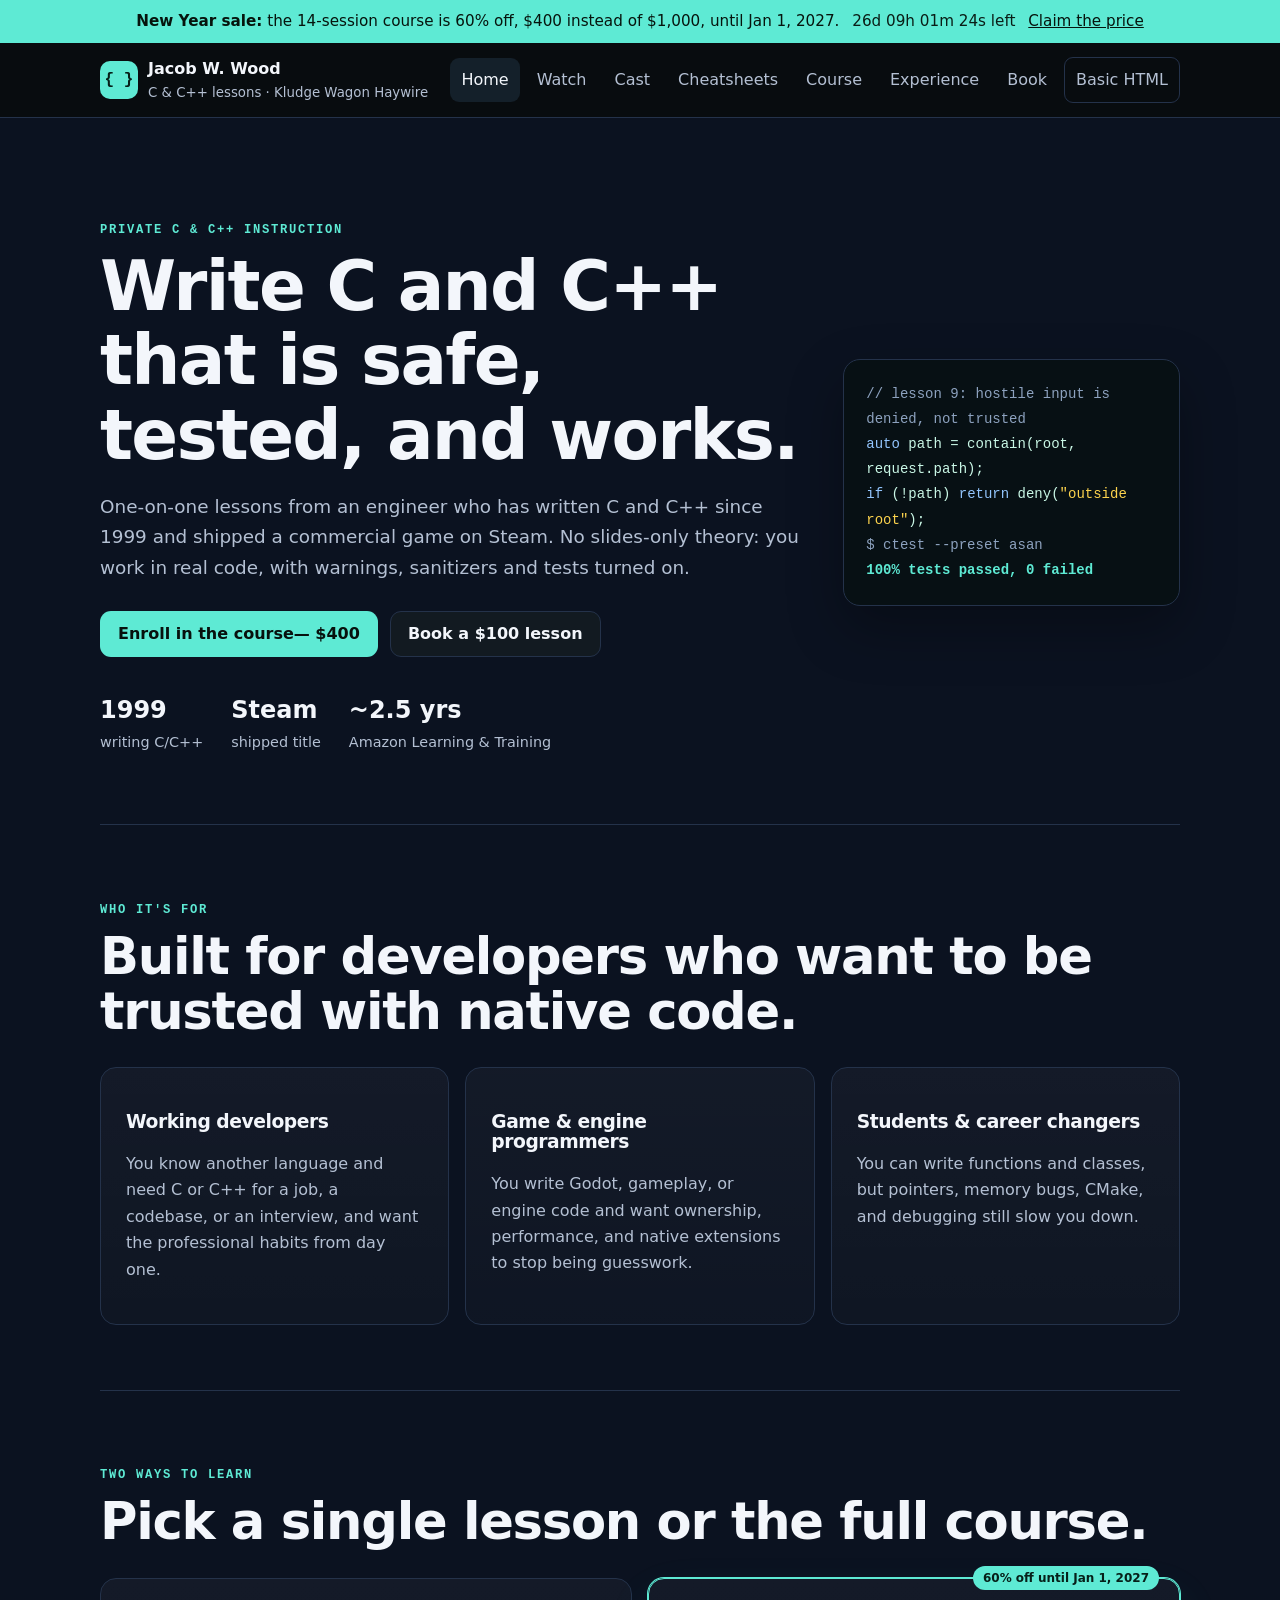
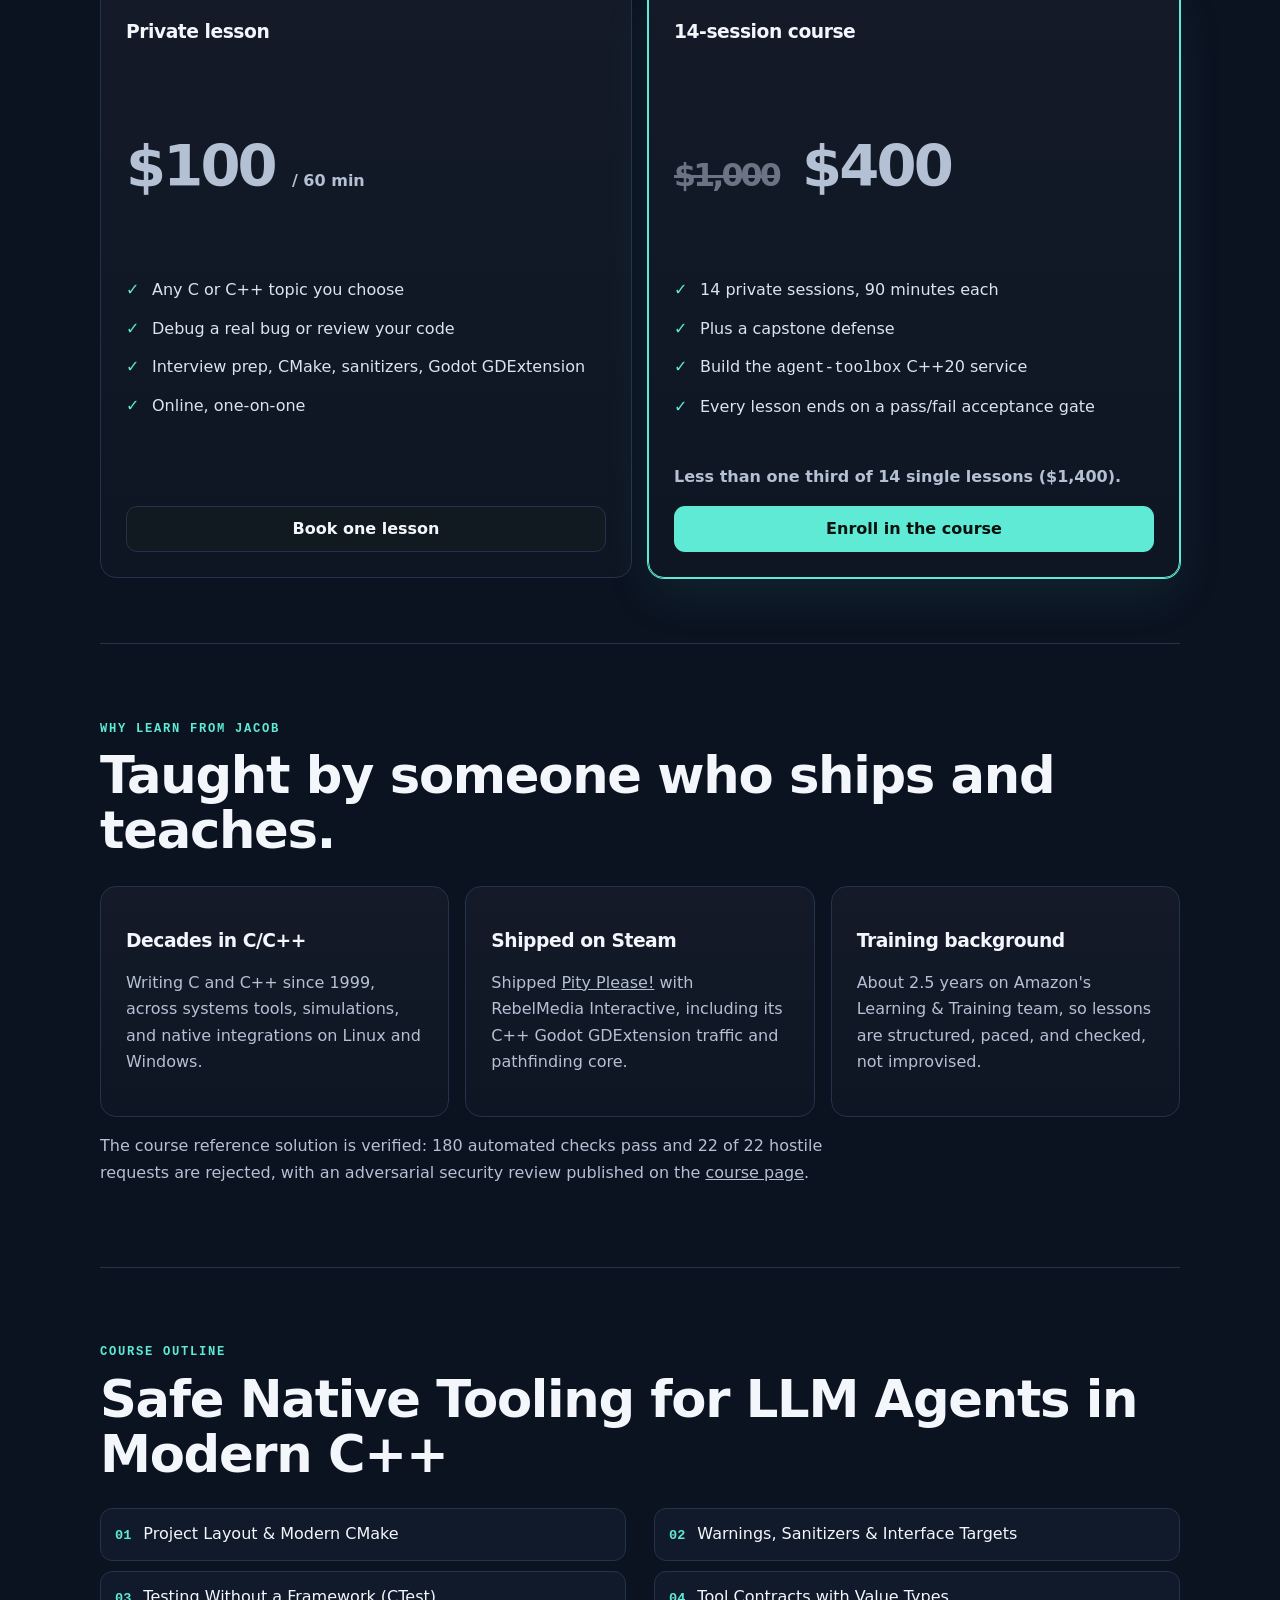
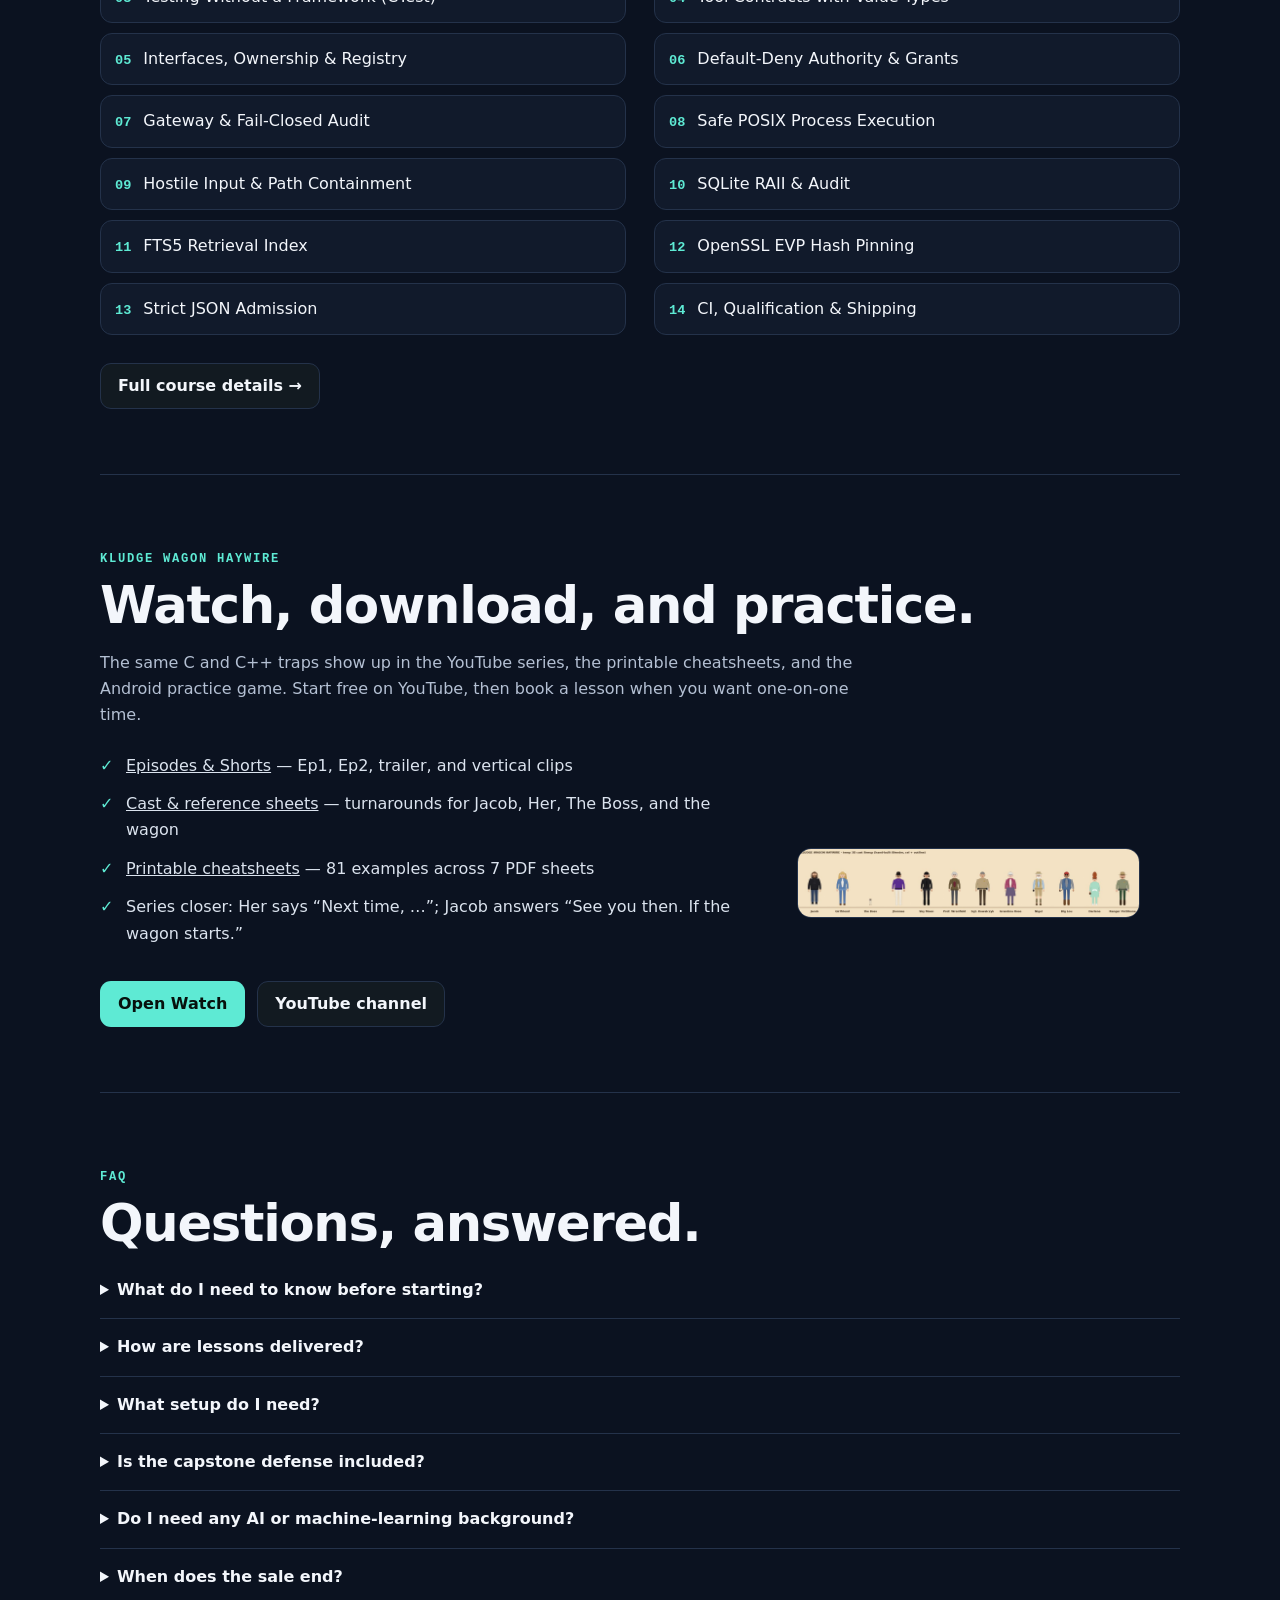
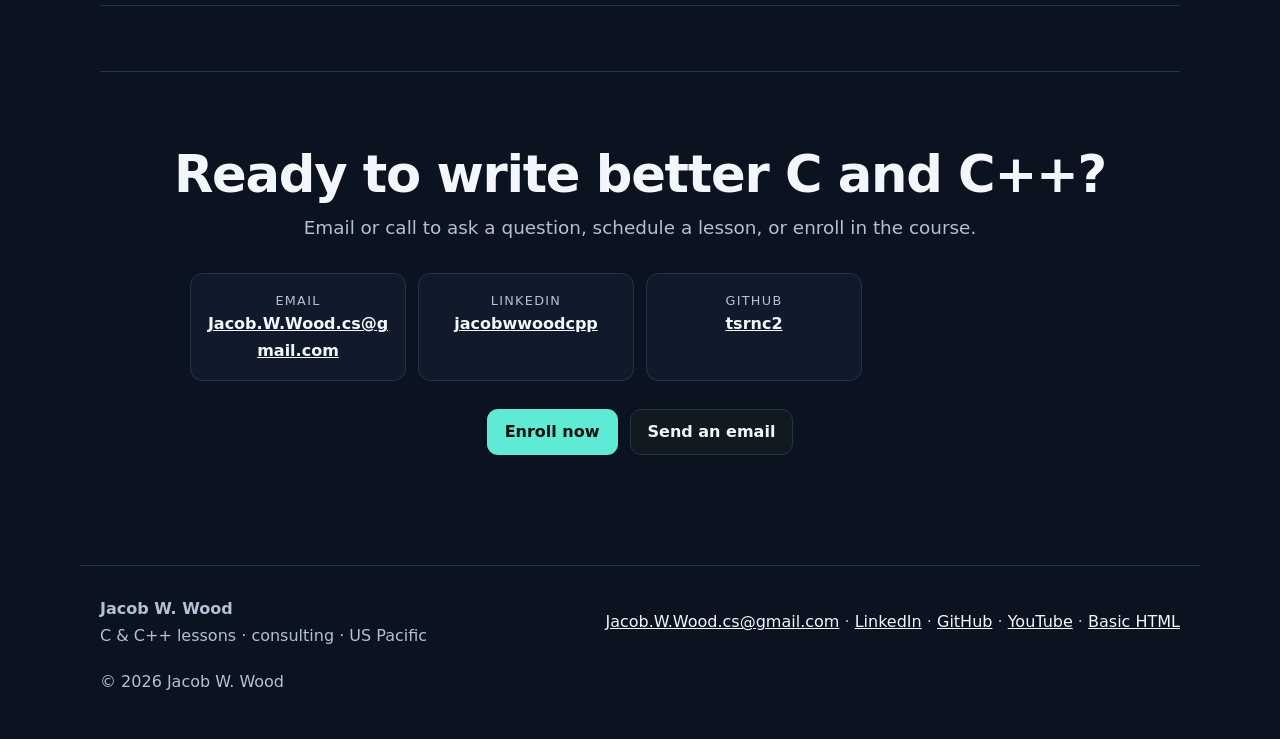
==== commit 17c368bd: "Add Watch, Cast, and Cheatsheets with KWH episodes and reference sheets Publish Kludge Wagon Haywire" ====
--- a/index.html
+++ b/index.html
@@ -35,13 +35,16 @@
 <a class="skip" href="#main">Skip to content</a>
 <div class="sale-banner" data-sale-on role="note"><strong>New Year sale:</strong> the 14-session course is 60% off, $400 instead of $1,000, until Jan 1, 2027. <span class="sale-countdown" data-sale-countdown></span> <a href="checkout.html?product=course">Claim the price</a></div>
 <header><div class="bar">
-<a class="brand" href="index.html"><span class="logo" aria-hidden="true">{ }</span><span>Jacob W. Wood<small>C &amp; C++ lessons</small></span></a>
+<a class="brand" href="index.html"><span class="logo" aria-hidden="true">{ }</span><span>Jacob W. Wood<small>C &amp; C++ lessons · Kludge Wagon Haywire</small></span></a>
 <nav class="nav" aria-label="Primary">
-<a href="#offers">Lessons</a>
+<a aria-current="page" href="index.html">Home</a>
+<a href="watch.html">Watch</a>
+<a href="cast.html">Cast</a>
+<a href="cheatsheets.html">Cheatsheets</a>
 <a href="course.html">Course</a>
 <a href="experience.html">Experience</a>
-<a href="#faq">FAQ</a>
-<a class="btn primary small" href="#contact">Contact</a>
+<a href="checkout.html">Book</a>
+<a class="basic" data-view-switch href="basic/index.html">Basic HTML</a>
 </nav>
 </div></header>
 <main id="main">
@@ -106,6 +109,28 @@
 <div class="actions"><a class="btn" href="course.html">Full course details →</a></div>
 </section>
 
+
+<section class="section" id="haywire">
+<p class="eyebrow">Kludge Wagon Haywire</p>
+<h2>Watch, download, and practice.</h2>
+<p class="intro">The same C and C++ traps show up in the YouTube series, the printable cheatsheets, and the Android practice game. Start free on YouTube, then book a lesson when you want one-on-one time.</p>
+<div class="kwh-banner">
+<div>
+<ul class="check">
+<li><a href="watch.html">Episodes &amp; Shorts</a> — Ep1, Ep2, trailer, and vertical clips</li>
+<li><a href="cast.html">Cast &amp; reference sheets</a> — turnarounds for Jacob, Her, The Boss, and the wagon</li>
+<li><a href="cheatsheets.html">Printable cheatsheets</a> — 81 examples across 7 PDF sheets</li>
+<li>Series closer: Her says “Next time, …”; Jacob answers “See you then. If the wagon starts.”</li>
+</ul>
+<div class="actions">
+<a class="btn primary" href="watch.html">Open Watch</a>
+<a class="btn" href="https://www.youtube.com/@KludgeWagonHaywire">YouTube channel</a>
+</div>
+</div>
+<figure><img src="media/cast/cast_lineup.jpg" alt="Kludge Wagon Haywire cast lineup" width="900" height="500" loading="lazy"></figure>
+</div>
+</section>
+
 <section class="section faq" id="faq">
 <p class="eyebrow">FAQ</p>
 <h2>Questions, answered.</h2>
@@ -131,7 +156,7 @@
 </main>
 <footer>
 <div><strong>Jacob W. Wood</strong><br><span class="muted">C &amp; C++ lessons · consulting · US Pacific</span></div>
-<div class="foot-links"><a href="mailto:Jacob.W.Wood.cs@gmail.com">Jacob.W.Wood.cs@gmail.com</a><span data-phone-wrap> · <a data-phone href="tel:GOOGLE_VOICE_TEL">GOOGLE_VOICE_NUMBER</a></span> · <a href="https://www.linkedin.com/in/jacobwwoodcpp/">LinkedIn</a> · <a rel="me" href="https://github.com/tsrnc2">GitHub</a> · <a href="basic/index.html" data-view-switch>Basic HTML</a></div>
+<div class="foot-links"><a href="mailto:Jacob.W.Wood.cs@gmail.com">Jacob.W.Wood.cs@gmail.com</a><span data-phone-wrap> · <a data-phone href="tel:GOOGLE_VOICE_TEL">GOOGLE_VOICE_NUMBER</a></span> · <a href="https://www.linkedin.com/in/jacobwwoodcpp/">LinkedIn</a> · <a rel="me" href="https://github.com/tsrnc2">GitHub</a> · <a href="https://www.youtube.com/@KludgeWagonHaywire">YouTube</a> · <a href="basic/index.html" data-view-switch>Basic HTML</a></div>
 <div class="muted">© <span data-year>2026</span> Jacob W. Wood</div>
 </footer>
 </body>
--- a/styles.css
+++ b/styles.css
@@ -10,6 +10,10 @@
 @media(prefers-reduced-motion:reduce){html{scroll-behavior:auto}}
 
 .sale-banner{background:var(--green);color:#06140d;text-align:center;padding:9px 16px;font-size:.95rem}.sale-banner a{color:#06140d;text-decoration:underline;margin-left:8px}.sale-countdown{font-variant-numeric:tabular-nums;margin-left:8px;opacity:.95}.was{opacity:.55;font-size:.55em;font-weight:700;margin-right:6px}[hidden]{display:none!important}
+
+/* Without JavaScript, default to regular pricing rather than showing a dated sale. */
+html:not(.sale-js-active) [data-sale-on]{display:none!important}
+html:not(.sale-js-active) [data-sale-off]{display:revert!important}
 
 /* v3 professional refresh */
 :root{--bg:#0b1220;--panel:#111a2b;--line:#24324a;--text:#f3f6fb;--muted:#b4c0d3;--green:#5eead4;--blue:#93c5fd}
@@ -28,3 +32,25 @@
 .contact{list-style:none;padding:0;margin:30px auto 0;display:grid;grid-template-columns:repeat(4,1fr);gap:12px;max-width:900px}.contact li{background:var(--panel);border:1px solid var(--line);border-radius:12px;padding:16px;overflow-wrap:anywhere}.contact span{display:block;color:var(--muted);font-size:.8rem;text-transform:uppercase;letter-spacing:.1em}.contact a{font-weight:700}
 footer{align-items:center}.foot-links a{color:var(--text)}
 @media(max-width:800px){.outline,.contact{grid-template-columns:1fr}.bar{flex-direction:row;flex-wrap:wrap}.nav a{padding:7px 8px}.facts{gap:18px}}
+
+
+/* Watch / Cast / Cheatsheets */
+.embed{position:relative;aspect-ratio:16/9;background:#000;border-radius:12px;overflow:hidden;border:1px solid var(--line);margin:14px 0}
+.embed iframe{position:absolute;inset:0;width:100%;height:100%;border:0}
+.embed.short{aspect-ratio:9/16;max-width:280px;margin-inline:auto}
+.embed-grid{grid-template-columns:1fr;gap:22px}
+.shorts-grid{grid-template-columns:repeat(auto-fill,minmax(200px,1fr));gap:16px}
+.short-card h3{font-size:1.05rem;margin:.4em 0}
+.cast-grid{grid-template-columns:repeat(auto-fill,minmax(280px,1fr))}
+.turnaround{display:grid;grid-template-columns:repeat(auto-fit,minmax(110px,1fr));gap:8px;margin-top:12px}
+.turnaround figure,.sheet,.hero-art{margin:0}
+.turnaround img,.sheet img,.hero-art img,.sheet-thumb{width:100%;height:auto;border-radius:10px;border:1px solid var(--line);background:#0a1018;display:block}
+.turnaround figcaption,.sheet figcaption{color:var(--muted);font-size:.78rem;text-align:center;margin-top:4px}
+.sheet-grid{display:grid;grid-template-columns:repeat(auto-fill,minmax(240px,1fr));gap:16px;margin-top:22px}
+.hero-wide{grid-template-columns:1fr 1.1fr}
+.cheat-grid{grid-template-columns:repeat(auto-fill,minmax(260px,1fr))}
+.cheat-card .sheet-thumb{margin-bottom:10px;max-height:180px;object-fit:cover;object-position:top}
+.lcd{font:800 .95rem ui-monospace,monospace;color:var(--green);margin-right:6px}
+.kwh-banner{display:grid;grid-template-columns:1.2fr .8fr;gap:22px;align-items:center;margin-top:18px}
+.kwh-banner img{border-radius:14px;border:1px solid var(--line);width:100%;height:auto}
+@media(max-width:800px){.hero-wide,.kwh-banner{grid-template-columns:1fr}.shorts-grid{grid-template-columns:repeat(2,1fr)}}
